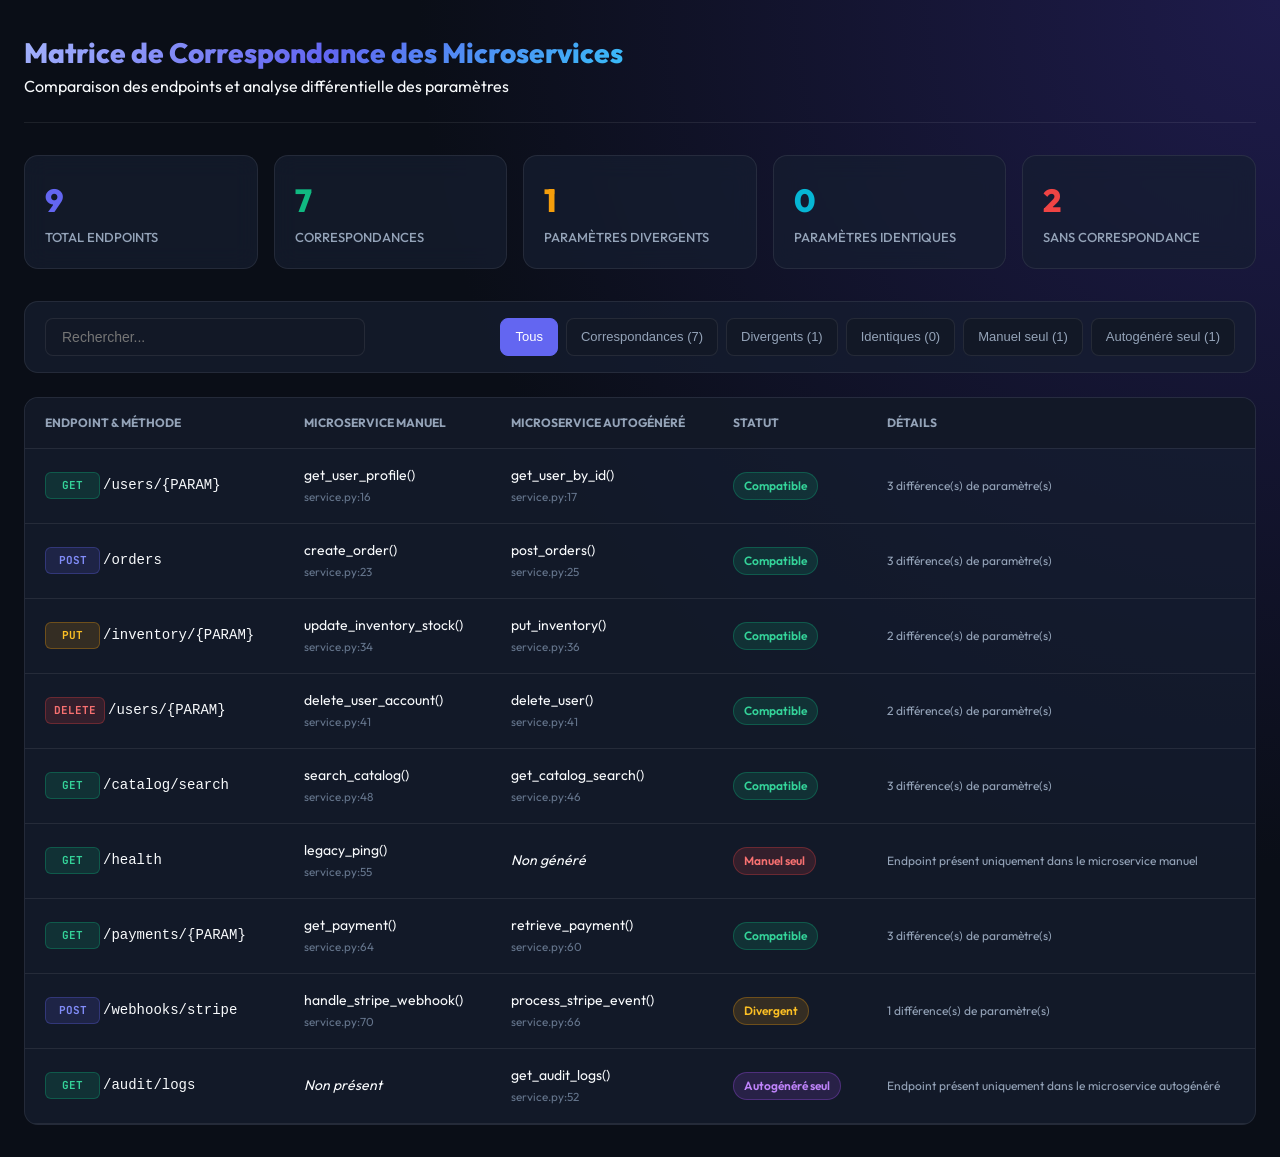
==== rapport_correspondance.html @ 0f46b581 "fix" ====
<!DOCTYPE html>
<html lang="fr">
<head>
    <meta charset="UTF-8">
    <meta name="viewport" content="width=device-width, initial-scale=1.0">
    <title>Rapport d'Analyse de Correspondance Microservices</title>
    <link rel="preconnect" href="https://fonts.googleapis.com">
    <link rel="preconnect" href="https://fonts.gstatic.com" crossorigin>
    <link href="https://fonts.googleapis.com/css2?family=Outfit:wght@300;400;500;600;700;800&family=JetBrains+Mono:wght@400;500;600&display=swap" rel="stylesheet">
    <style>
        :root {
            --bg-primary: #0a0e17;
            --bg-secondary: #121826;
            --bg-card: rgba(22, 30, 49, 0.7);
            --bg-card-hover: rgba(28, 38, 62, 0.9);
            --border: rgba(255, 255, 255, 0.08);
            --border-hover: rgba(99, 102, 241, 0.3);
            --text-primary: #f8fafc;
            --text-secondary: #94a3b8;
            --text-muted: #64748b;
            --accent-primary: #6366f1;
            --accent-primary-hover: #4f46e5;
            --font-main: 'Outfit', sans-serif;
            --font-mono: 'JetBrains Mono', monospace;
            --radius-sm: 8px;
            --radius-md: 14px;
        }
        * { box-sizing: border-box; margin: 0; padding: 0; }
        body {
            background: radial-gradient(circle at top right, #1e1b4b 0%, var(--bg-primary) 50%);
            color: var(--text-primary);
            font-family: var(--font-main);
            min-height: 100vh;
            padding: 32px 24px;
            line-height: 1.5;
        }
        .container { max-width: 1440px; margin: 0 auto; }
        header {
            display: flex; justify-content: space-between; align-items: center;
            margin-bottom: 32px; padding-bottom: 24px; border-bottom: 1px solid var(--border);
        }
        .logo-title h1 {
            font-size: 28px; font-weight: 800;
            background: linear-gradient(135deg, #a5b4fc, #6366f1, #38bdf8);
            -webkit-background-clip: text; -webkit-text-fill-color: transparent;
        }
        .stats-grid { display: grid; grid-template-columns: repeat(auto-fit, minmax(220px, 1fr)); gap: 16px; margin-bottom: 32px; }
        .stat-card { background: var(--bg-card); backdrop-filter: blur(12px); border: 1px solid var(--border); border-radius: var(--radius-md); padding: 20px; }
        .stat-value { font-size: 32px; font-weight: 800; margin-bottom: 4px; }
        .stat-label { color: var(--text-secondary); font-size: 13px; text-transform: uppercase; font-weight: 500; }
        .filters-toolbar { display: flex; flex-wrap: wrap; gap: 12px; justify-content: space-between; background: var(--bg-card); border: 1px solid var(--border); border-radius: var(--radius-md); padding: 16px 20px; margin-bottom: 24px; }
        .search-box input { background: var(--bg-secondary); border: 1px solid var(--border); color: var(--text-primary); padding: 10px 16px; border-radius: var(--radius-sm); font-size: 14px; width: 320px; outline: none; }
        .filter-buttons { display: flex; gap: 8px; flex-wrap: wrap; }
        .filter-btn { background: var(--bg-secondary); border: 1px solid var(--border); color: var(--text-secondary); padding: 8px 14px; border-radius: var(--radius-sm); font-size: 13px; cursor: pointer; }
        .filter-btn.active { background: var(--accent-primary); color: white; border-color: var(--accent-primary); }
        .matrix-table-container { background: var(--bg-card); border: 1px solid var(--border); border-radius: var(--radius-md); overflow: hidden; }
        table { width: 100%; border-collapse: collapse; font-size: 14px; text-align: left; }
        th { background: rgba(18, 24, 38, 0.85); padding: 16px 20px; font-size: 12px; text-transform: uppercase; color: var(--text-secondary); border-bottom: 1px solid var(--border); }
        td { padding: 16px 20px; border-bottom: 1px solid var(--border); }
        .badge-method { display: inline-block; font-family: var(--font-mono); font-size: 11px; font-weight: 700; padding: 4px 8px; border-radius: 6px; text-align: center; min-width: 55px; }
        .badge-method.GET { background: rgba(16, 185, 129, 0.15); color: #34d399; border: 1px solid rgba(16, 185, 129, 0.3); }
        .badge-method.POST { background: rgba(99, 102, 241, 0.15); color: #818cf8; border: 1px solid rgba(99, 102, 241, 0.3); }
        .badge-method.PUT { background: rgba(245, 158, 11, 0.15); color: #fbbf24; border: 1px solid rgba(245, 158, 11, 0.3); }
        .badge-method.DELETE { background: rgba(239, 68, 68, 0.15); color: #f87171; border: 1px solid rgba(239, 68, 68, 0.3); }
        .badge-method.PATCH { background: rgba(139, 92, 246, 0.15); color: #a78bfa; border: 1px solid rgba(139, 92, 246, 0.3); }
        .status-pill { padding: 4px 10px; border-radius: 20px; font-size: 12px; font-weight: 600; display: inline-block; }
        .status-pill.MATCHED { background: rgba(16, 185, 129, 0.15); color: #34d399; border: 1px solid rgba(16, 185, 129, 0.3); }
        .status-pill.DIVERGENT { background: rgba(245, 158, 11, 0.15); color: #fbbf24; border: 1px solid rgba(245, 158, 11, 0.3); }
        .status-pill.IDENTICAL { background: rgba(6, 182, 212, 0.15); color: #22d3ee; border: 1px solid rgba(6, 182, 212, 0.3); }
        .status-pill.MANUAL_ONLY { background: rgba(239, 68, 68, 0.15); color: #f87171; border: 1px solid rgba(239, 68, 68, 0.3); }
        .status-pill.AUTOGEN_ONLY { background: rgba(168, 85, 247, 0.15); color: #c084fc; border: 1px solid rgba(168, 85, 247, 0.3); }
    </style>
</head>
<body>
    <div class="container">
        <header>
            <div class="logo-title">
                <h1>Matrice de Correspondance des Microservices</h1>
                <p>Comparaison des endpoints et analyse différentielle des paramètres</p>
            </div>
        </header>

        <section class="stats-grid">
            <div class="stat-card">
                <div class="stat-value" style="color: #6366f1;">9</div>
                <div class="stat-label">Total Endpoints</div>
            </div>
            <div class="stat-card">
                <div class="stat-value" style="color: #10b981;">7</div>
                <div class="stat-label">Correspondances</div>
            </div>
            <div class="stat-card">
                <div class="stat-value" style="color: #f59e0b;">1</div>
                <div class="stat-label">Paramètres Divergents</div>
            </div>
            <div class="stat-card">
                <div class="stat-value" style="color: #06b6d4;">0</div>
                <div class="stat-label">Paramètres Identiques</div>
            </div>
            <div class="stat-card">
                <div class="stat-value" style="color: #ef4444;">2</div>
                <div class="stat-label">Sans Correspondance</div>
            </div>
        </section>

        <div class="filters-toolbar">
            <div class="search-box">
                <input type="text" id="searchInput" placeholder="Rechercher..." oninput="filterTable()">
            </div>
            <div class="filter-buttons">
                <button class="filter-btn active" onclick="setFilter('ALL', this)">Tous</button>
                <button class="filter-btn" onclick="setFilter('MATCHED', this)">Correspondances (7)</button>
                <button class="filter-btn" onclick="setFilter('DIVERGENT', this)">Divergents (1)</button>
                <button class="filter-btn" onclick="setFilter('IDENTICAL', this)">Identiques (0)</button>
                <button class="filter-btn" onclick="setFilter('MANUAL_ONLY', this)">Manuel seul (1)</button>
                <button class="filter-btn" onclick="setFilter('AUTOGEN_ONLY', this)">Autogénéré seul (1)</button>
            </div>
        </div>

        <div class="matrix-table-container">
            <table>
                <thead>
                    <tr>
                        <th>Endpoint & Méthode</th>
                        <th>Microservice Manuel</th>
                        <th>Microservice Autogénéré</th>
                        <th>Statut</th>
                        <th>Détails</th>
                    </tr>
                </thead>
                <tbody id="matrixBody"></tbody>
            </table>
        </div>
    </div>

    <script>
        const reportData = {"manual_service_path": "samples/manual_service", "autogen_service_path": "samples/autogen_service", "manual_endpoints_count": 8, "autogen_endpoints_count": 8, "matched_count": 7, "manual_only_count": 1, "autogen_only_count": 1, "divergent_count": 1, "identical_count": 0, "compatible_count": 6, "matches": [{"id": "match_1", "http_method": "GET", "normalized_endpoint": "/users/{PARAM}", "raw_endpoint_manual": "https://internal-api.service.local/api/v1/users/{user_id}", "raw_endpoint_autogen": "/users/{id}", "status": "MATCHED", "param_status": "COMPATIBLE", "manual_call": {"function_name": "get_user_profile", "file_path": "service.py", "line_number": 16, "end_line_number": 21, "kind": "client_call", "http_method": "GET", "raw_endpoint": "https://internal-api.service.local/api/v1/users/{user_id}", "normalized_endpoint": "/users/{PARAM}", "function_params": [{"name": "user_id", "type_annotation": "int", "default_value": null, "required": true, "kind": "arg", "description": null}, {"name": "include_billing", "type_annotation": "bool", "default_value": "False", "required": false, "kind": "arg", "description": null}], "path_params": ["user_id"], "query_params": ["include_billing"], "body_params": [], "headers": [], "code_snippet": "    def get_user_profile(self, user_id: int, include_billing: bool = False) -> Dict[str, Any]:\n        \"\"\"Fetch user profile with optional billing details.\"\"\"\n        url = f\"{BASE_URL}/users/{user_id}\"\n        params = {\"include_billing\": include_billing}\n        response = requests.get(url, headers=self.headers, params=params)\n        return response.json()", "docstring": "Fetch user profile with optional billing details."}, "autogen_call": {"function_name": "get_user_by_id", "file_path": "service.py", "line_number": 17, "end_line_number": 23, "kind": "client_call", "http_method": "GET", "raw_endpoint": "/users/{id}", "normalized_endpoint": "/users/{PARAM}", "function_params": [{"name": "id", "type_annotation": "str", "default_value": null, "required": true, "kind": "arg", "description": null}, {"name": "expand", "type_annotation": "Optional[List[str]]", "default_value": "None", "required": false, "kind": "arg", "description": null}], "path_params": ["id"], "query_params": [], "body_params": [], "headers": [], "code_snippet": "    def get_user_by_id(self, id: str, expand: Optional[List[str]] = None) -> Dict[str, Any]:\n        \"\"\"Auto-generated operation: getUserById\"\"\"\n        params = {}\n        if expand:\n            params[\"expand\"] = \",\".join(expand)\n        response = self._client.request(\"GET\", f\"/users/{id}\", params=params)\n        return response.json()", "docstring": "Auto-generated operation: getUserById"}, "param_diffs": [{"name": "user_id ➔ id", "status": "renamed_candidate", "manual_param": {"name": "user_id", "type_annotation": "int", "default_value": null, "required": true, "kind": "arg", "description": null}, "autogen_param": {"name": "id", "type_annotation": "str", "default_value": null, "required": true, "kind": "arg", "description": null}, "details": "Renommé (user_id dans manuel, id dans autogénéré). Différence de type: 'int' vs 'str'"}, {"name": "include_billing", "status": "manual_only", "manual_param": {"name": "include_billing", "type_annotation": "bool", "default_value": "False", "required": false, "kind": "arg", "description": null}, "autogen_param": null, "details": "Uniquement dans le code manuel (Optionnel)"}, {"name": "expand", "status": "autogen_only", "manual_param": null, "autogen_param": {"name": "expand", "type_annotation": "Optional[List[str]]", "default_value": "None", "required": false, "kind": "arg", "description": null}, "details": "Uniquement dans le code autogénéré (Optionnel)"}], "summary": "3 différence(s) de paramètre(s)"}, {"id": "match_2", "http_method": "POST", "normalized_endpoint": "/orders", "raw_endpoint_manual": "https://internal-api.service.local/api/v1/orders", "raw_endpoint_autogen": "/orders", "status": "MATCHED", "param_status": "COMPATIBLE", "manual_call": {"function_name": "create_order", "file_path": "service.py", "line_number": 23, "end_line_number": 32, "kind": "client_call", "http_method": "POST", "raw_endpoint": "https://internal-api.service.local/api/v1/orders", "normalized_endpoint": "/orders", "function_params": [{"name": "customer_id", "type_annotation": "int", "default_value": null, "required": true, "kind": "arg", "description": null}, {"name": "items", "type_annotation": "List[Dict[str, Any]]", "default_value": null, "required": true, "kind": "arg", "description": null}, {"name": "discount_code", "type_annotation": "Optional[str]", "default_value": "None", "required": false, "kind": "arg", "description": null}], "path_params": [], "query_params": [], "body_params": ["customer_id", "items", "discount_code"], "headers": [], "code_snippet": "    def create_order(self, customer_id: int, items: List[Dict[str, Any]], discount_code: Optional[str] = None) -> Dict[str, Any]:\n        \"\"\"Place a customer order with items and optional promo code.\"\"\"\n        url = f\"{BASE_URL}/orders\"\n        payload = {\n            \"customer_id\": customer_id,\n            \"items\": items,\n            \"discount_code\": discount_code\n        }\n        response = requests.post(url, headers=self.headers, json=payload)\n        return response.json()", "docstring": "Place a customer order with items and optional promo code."}, "autogen_call": {"function_name": "post_orders", "file_path": "service.py", "line_number": 25, "end_line_number": 34, "kind": "client_call", "http_method": "POST", "raw_endpoint": "/orders", "normalized_endpoint": "/orders", "function_params": [{"name": "customer_id", "type_annotation": "int", "default_value": null, "required": true, "kind": "arg", "description": null}, {"name": "items", "type_annotation": "List[Dict[str, Any]]", "default_value": null, "required": true, "kind": "arg", "description": null}, {"name": "voucher", "type_annotation": "Optional[str]", "default_value": "None", "required": false, "kind": "arg", "description": null}, {"name": "currency", "type_annotation": "str", "default_value": "'EUR'", "required": false, "kind": "arg", "description": null}], "path_params": [], "query_params": [], "body_params": ["customer_id", "items", "voucher", "currency"], "headers": [], "code_snippet": "    def post_orders(self, customer_id: int, items: List[Dict[str, Any]], voucher: Optional[str] = None, currency: str = \"EUR\") -> Dict[str, Any]:\n        \"\"\"Auto-generated operation: postOrders\"\"\"\n        payload = {\n            \"customer_id\": customer_id,\n            \"items\": items,\n            \"voucher\": voucher,\n            \"currency\": currency\n        }\n        response = self._client.request(\"POST\", \"/orders\", json=payload)\n        return response.json()", "docstring": "Auto-generated operation: postOrders"}, "param_diffs": [{"name": "customer_id", "status": "identical", "manual_param": {"name": "customer_id", "type_annotation": "int", "default_value": null, "required": true, "kind": "arg", "description": null}, "autogen_param": {"name": "customer_id", "type_annotation": "int", "default_value": null, "required": true, "kind": "arg", "description": null}, "details": "Paramètre identique (int)"}, {"name": "items", "status": "identical", "manual_param": {"name": "items", "type_annotation": "List[Dict[str, Any]]", "default_value": null, "required": true, "kind": "arg", "description": null}, "autogen_param": {"name": "items", "type_annotation": "List[Dict[str, Any]]", "default_value": null, "required": true, "kind": "arg", "description": null}, "details": "Paramètre identique (List[Dict[str, Any]])"}, {"name": "discount_code", "status": "manual_only", "manual_param": {"name": "discount_code", "type_annotation": "Optional[str]", "default_value": "None", "required": false, "kind": "arg", "description": null}, "autogen_param": null, "details": "Uniquement dans le code manuel (Optionnel)"}, {"name": "voucher", "status": "autogen_only", "manual_param": null, "autogen_param": {"name": "voucher", "type_annotation": "Optional[str]", "default_value": "None", "required": false, "kind": "arg", "description": null}, "details": "Uniquement dans le code autogénéré (Optionnel)"}, {"name": "currency", "status": "autogen_only", "manual_param": null, "autogen_param": {"name": "currency", "type_annotation": "str", "default_value": "'EUR'", "required": false, "kind": "arg", "description": null}, "details": "Uniquement dans le code autogénéré (Optionnel)"}], "summary": "3 différence(s) de paramètre(s)"}, {"id": "match_3", "http_method": "PUT", "normalized_endpoint": "/inventory/{PARAM}", "raw_endpoint_manual": "https://internal-api.service.local/api/v1/inventory/{product_id}", "raw_endpoint_autogen": "/inventory/{product_id}", "status": "MATCHED", "param_status": "COMPATIBLE", "manual_call": {"function_name": "update_inventory_stock", "file_path": "service.py", "line_number": 34, "end_line_number": 39, "kind": "client_call", "http_method": "PUT", "raw_endpoint": "https://internal-api.service.local/api/v1/inventory/{product_id}", "normalized_endpoint": "/inventory/{PARAM}", "function_params": [{"name": "product_id", "type_annotation": "int", "default_value": null, "required": true, "kind": "arg", "description": null}, {"name": "quantity", "type_annotation": "int", "default_value": null, "required": true, "kind": "arg", "description": null}, {"name": "reason", "type_annotation": "str", "default_value": "'restock'", "required": false, "kind": "arg", "description": null}], "path_params": ["product_id"], "query_params": [], "body_params": ["quantity", "reason"], "headers": [], "code_snippet": "    def update_inventory_stock(self, product_id: int, quantity: int, reason: str = \"restock\") -> Dict[str, Any]:\n        \"\"\"Update inventory stock count with tracking reason.\"\"\"\n        url = f\"{BASE_URL}/inventory/{product_id}\"\n        payload = {\"quantity\": quantity, \"reason\": reason}\n        response = requests.put(url, headers=self.headers, json=payload)\n        return response.json()", "docstring": "Update inventory stock count with tracking reason."}, "autogen_call": {"function_name": "put_inventory", "file_path": "service.py", "line_number": 36, "end_line_number": 39, "kind": "client_call", "http_method": "PUT", "raw_endpoint": "/inventory/{product_id}", "normalized_endpoint": "/inventory/{PARAM}", "function_params": [{"name": "product_id", "type_annotation": "int", "default_value": null, "required": true, "kind": "arg", "description": null}, {"name": "qty", "type_annotation": "int", "default_value": null, "required": true, "kind": "arg", "description": null}], "path_params": ["product_id"], "query_params": [], "body_params": ["qty"], "headers": [], "code_snippet": "    def put_inventory(self, product_id: int, qty: int) -> Dict[str, Any]:\n        \"\"\"Auto-generated operation: putInventory\"\"\"\n        response = self._client.request(\"PUT\", f\"/inventory/{product_id}\", json={\"qty\": qty})\n        return response.json()", "docstring": "Auto-generated operation: putInventory"}, "param_diffs": [{"name": "product_id", "status": "identical", "manual_param": {"name": "product_id", "type_annotation": "int", "default_value": null, "required": true, "kind": "arg", "description": null}, "autogen_param": {"name": "product_id", "type_annotation": "int", "default_value": null, "required": true, "kind": "arg", "description": null}, "details": "Paramètre identique (int)"}, {"name": "quantity ➔ qty", "status": "renamed_candidate", "manual_param": {"name": "quantity", "type_annotation": "int", "default_value": null, "required": true, "kind": "arg", "description": null}, "autogen_param": {"name": "qty", "type_annotation": "int", "default_value": null, "required": true, "kind": "arg", "description": null}, "details": "Renommé (quantity dans manuel, qty dans autogénéré). Identique (int)"}, {"name": "reason", "status": "manual_only", "manual_param": {"name": "reason", "type_annotation": "str", "default_value": "'restock'", "required": false, "kind": "arg", "description": null}, "autogen_param": null, "details": "Uniquement dans le code manuel (Optionnel)"}], "summary": "2 différence(s) de paramètre(s)"}, {"id": "match_4", "http_method": "DELETE", "normalized_endpoint": "/users/{PARAM}", "raw_endpoint_manual": "https://internal-api.service.local/api/v1/users/{user_id}", "raw_endpoint_autogen": "/users/{id}", "status": "MATCHED", "param_status": "COMPATIBLE", "manual_call": {"function_name": "delete_user_account", "file_path": "service.py", "line_number": 41, "end_line_number": 46, "kind": "client_call", "http_method": "DELETE", "raw_endpoint": "https://internal-api.service.local/api/v1/users/{user_id}", "normalized_endpoint": "/users/{PARAM}", "function_params": [{"name": "user_id", "type_annotation": "int", "default_value": null, "required": true, "kind": "arg", "description": null}, {"name": "purge_data", "type_annotation": "bool", "default_value": "True", "required": false, "kind": "arg", "description": null}], "path_params": ["user_id"], "query_params": ["purge_data"], "body_params": [], "headers": [], "code_snippet": "    def delete_user_account(self, user_id: int, purge_data: bool = True) -> bool:\n        \"\"\"Delete user account and optionally purge GDPR records.\"\"\"\n        url = f\"{BASE_URL}/users/{user_id}\"\n        params = {\"purge_data\": purge_data}\n        response = requests.delete(url, headers=self.headers, params=params)\n        return response.status_code == 204", "docstring": "Delete user account and optionally purge GDPR records."}, "autogen_call": {"function_name": "delete_user", "file_path": "service.py", "line_number": 41, "end_line_number": 44, "kind": "client_call", "http_method": "DELETE", "raw_endpoint": "/users/{id}", "normalized_endpoint": "/users/{PARAM}", "function_params": [{"name": "id", "type_annotation": "int", "default_value": null, "required": true, "kind": "arg", "description": null}], "path_params": ["id"], "query_params": [], "body_params": [], "headers": [], "code_snippet": "    def delete_user(self, id: int) -> bool:\n        \"\"\"Auto-generated operation: deleteUser\"\"\"\n        response = self._client.request(\"DELETE\", f\"/users/{id}\")\n        return response.status_code == 204", "docstring": "Auto-generated operation: deleteUser"}, "param_diffs": [{"name": "user_id ➔ id", "status": "renamed_candidate", "manual_param": {"name": "user_id", "type_annotation": "int", "default_value": null, "required": true, "kind": "arg", "description": null}, "autogen_param": {"name": "id", "type_annotation": "int", "default_value": null, "required": true, "kind": "arg", "description": null}, "details": "Renommé (user_id dans manuel, id dans autogénéré). Identique (int)"}, {"name": "purge_data", "status": "manual_only", "manual_param": {"name": "purge_data", "type_annotation": "bool", "default_value": "True", "required": false, "kind": "arg", "description": null}, "autogen_param": null, "details": "Uniquement dans le code manuel (Optionnel)"}], "summary": "2 différence(s) de paramètre(s)"}, {"id": "match_5", "http_method": "GET", "normalized_endpoint": "/catalog/search", "raw_endpoint_manual": "https://internal-api.service.local/api/v1/catalog/search", "raw_endpoint_autogen": "/catalog/search", "status": "MATCHED", "param_status": "COMPATIBLE", "manual_call": {"function_name": "search_catalog", "file_path": "service.py", "line_number": 48, "end_line_number": 53, "kind": "client_call", "http_method": "GET", "raw_endpoint": "https://internal-api.service.local/api/v1/catalog/search", "normalized_endpoint": "/catalog/search", "function_params": [{"name": "query", "type_annotation": "str", "default_value": null, "required": true, "kind": "arg", "description": null}, {"name": "page", "type_annotation": "int", "default_value": "1", "required": false, "kind": "arg", "description": null}, {"name": "page_size", "type_annotation": "int", "default_value": "20", "required": false, "kind": "arg", "description": null}], "path_params": [], "query_params": ["query", "page", "page_size"], "body_params": [], "headers": [], "code_snippet": "    def search_catalog(self, query: str, page: int = 1, page_size: int = 20) -> List[Dict[str, Any]]:\n        \"\"\"Search products catalog with pagination.\"\"\"\n        url = f\"{BASE_URL}/catalog/search\"\n        params = {\"query\": query, \"page\": page, \"page_size\": page_size}\n        response = requests.get(url, headers=self.headers, params=params)\n        return response.json()", "docstring": "Search products catalog with pagination."}, "autogen_call": {"function_name": "get_catalog_search", "file_path": "service.py", "line_number": 46, "end_line_number": 50, "kind": "client_call", "http_method": "GET", "raw_endpoint": "/catalog/search", "normalized_endpoint": "/catalog/search", "function_params": [{"name": "q", "type_annotation": "str", "default_value": null, "required": true, "kind": "arg", "description": null}, {"name": "limit", "type_annotation": "int", "default_value": "25", "required": false, "kind": "arg", "description": null}, {"name": "offset", "type_annotation": "int", "default_value": "0", "required": false, "kind": "arg", "description": null}], "path_params": [], "query_params": ["q", "limit", "offset"], "body_params": [], "headers": [], "code_snippet": "    def get_catalog_search(self, q: str, limit: int = 25, offset: int = 0) -> List[Dict[str, Any]]:\n        \"\"\"Auto-generated operation: getCatalogSearch\"\"\"\n        params = {\"q\": q, \"limit\": limit, \"offset\": offset}\n        response = self._client.request(\"GET\", \"/catalog/search\", params=params)\n        return response.json()", "docstring": "Auto-generated operation: getCatalogSearch"}, "param_diffs": [{"name": "query ➔ q", "status": "renamed_candidate", "manual_param": {"name": "query", "type_annotation": "str", "default_value": null, "required": true, "kind": "arg", "description": null}, "autogen_param": {"name": "q", "type_annotation": "str", "default_value": null, "required": true, "kind": "arg", "description": null}, "details": "Renommé (query dans manuel, q dans autogénéré). Identique (str)"}, {"name": "page ➔ offset", "status": "renamed_candidate", "manual_param": {"name": "page", "type_annotation": "int", "default_value": "1", "required": false, "kind": "arg", "description": null}, "autogen_param": {"name": "offset", "type_annotation": "int", "default_value": "0", "required": false, "kind": "arg", "description": null}, "details": "Renommé (page dans manuel, offset dans autogénéré). Identique (int)"}, {"name": "page_size ➔ limit", "status": "renamed_candidate", "manual_param": {"name": "page_size", "type_annotation": "int", "default_value": "20", "required": false, "kind": "arg", "description": null}, "autogen_param": {"name": "limit", "type_annotation": "int", "default_value": "25", "required": false, "kind": "arg", "description": null}, "details": "Renommé (page_size dans manuel, limit dans autogénéré). Identique (int)"}], "summary": "3 différence(s) de paramètre(s)"}, {"id": "match_6", "http_method": "GET", "normalized_endpoint": "/health", "raw_endpoint_manual": "https://internal-api.service.local/api/v1/health", "raw_endpoint_autogen": null, "status": "MANUAL_ONLY", "param_status": "N/A", "manual_call": {"function_name": "legacy_ping", "file_path": "service.py", "line_number": 55, "end_line_number": 59, "kind": "client_call", "http_method": "GET", "raw_endpoint": "https://internal-api.service.local/api/v1/health", "normalized_endpoint": "/health", "function_params": [], "path_params": [], "query_params": [], "body_params": [], "headers": [], "code_snippet": "    def legacy_ping(self) -> Dict[str, str]:\n        \"\"\"Old healthcheck endpoint - only in manual microservice.\"\"\"\n        url = f\"{BASE_URL}/health\"\n        response = requests.get(url, headers=self.headers)\n        return response.json()", "docstring": "Old healthcheck endpoint - only in manual microservice."}, "autogen_call": null, "param_diffs": [], "summary": "Endpoint présent uniquement dans le microservice manuel"}, {"id": "match_7", "http_method": "GET", "normalized_endpoint": "/payments/{PARAM}", "raw_endpoint_manual": "/api/v1/payments/{payment_id}", "raw_endpoint_autogen": "/payments/{id}", "status": "MATCHED", "param_status": "COMPATIBLE", "manual_call": {"function_name": "get_payment", "file_path": "service.py", "line_number": 64, "end_line_number": 66, "kind": "server_route", "http_method": "GET", "raw_endpoint": "/api/v1/payments/{payment_id}", "normalized_endpoint": "/payments/{PARAM}", "function_params": [{"name": "payment_id", "type_annotation": "str", "default_value": null, "required": true, "kind": "path", "description": null}, {"name": "detailed", "type_annotation": "bool", "default_value": "False", "required": false, "kind": "query", "description": null}], "path_params": ["payment_id"], "query_params": ["detailed"], "body_params": [], "headers": [], "code_snippet": "def get_payment(payment_id: str, detailed: bool = False) -> Dict[str, Any]:\n    \"\"\"Retrieve payment details.\"\"\"\n    return {\"payment_id\": payment_id, \"detailed\": detailed, \"status\": \"completed\"}", "docstring": "Retrieve payment details."}, "autogen_call": {"function_name": "retrieve_payment", "file_path": "service.py", "line_number": 60, "end_line_number": 62, "kind": "server_route", "http_method": "GET", "raw_endpoint": "/payments/{id}", "normalized_endpoint": "/payments/{PARAM}", "function_params": [{"name": "id", "type_annotation": "str", "default_value": null, "required": true, "kind": "path", "description": null}, {"name": "include_meta", "type_annotation": "Optional[bool]", "default_value": "None", "required": false, "kind": "query", "description": null}], "path_params": ["id"], "query_params": ["include_meta"], "body_params": [], "headers": [], "code_snippet": "def retrieve_payment(id: str, include_meta: Optional[bool] = None) -> Dict[str, Any]:\n    \"\"\"Auto-generated route handler for payment retrieval.\"\"\"\n    return {\"id\": id, \"include_meta\": include_meta}", "docstring": "Auto-generated route handler for payment retrieval."}, "param_diffs": [{"name": "payment_id ➔ id", "status": "renamed_candidate", "manual_param": {"name": "payment_id", "type_annotation": "str", "default_value": null, "required": true, "kind": "path", "description": null}, "autogen_param": {"name": "id", "type_annotation": "str", "default_value": null, "required": true, "kind": "path", "description": null}, "details": "Renommé (payment_id dans manuel, id dans autogénéré). Identique (str)"}, {"name": "detailed", "status": "manual_only", "manual_param": {"name": "detailed", "type_annotation": "bool", "default_value": "False", "required": false, "kind": "query", "description": null}, "autogen_param": null, "details": "Uniquement dans le code manuel (Optionnel)"}, {"name": "include_meta", "status": "autogen_only", "manual_param": null, "autogen_param": {"name": "include_meta", "type_annotation": "Optional[bool]", "default_value": "None", "required": false, "kind": "query", "description": null}, "details": "Uniquement dans le code autogénéré (Optionnel)"}], "summary": "3 différence(s) de paramètre(s)"}, {"id": "match_8", "http_method": "POST", "normalized_endpoint": "/webhooks/stripe", "raw_endpoint_manual": "/api/v1/webhooks/stripe", "raw_endpoint_autogen": "/webhooks/stripe", "status": "MATCHED", "param_status": "DIVERGENT", "manual_call": {"function_name": "handle_stripe_webhook", "file_path": "service.py", "line_number": 70, "end_line_number": 72, "kind": "server_route", "http_method": "POST", "raw_endpoint": "/api/v1/webhooks/stripe", "normalized_endpoint": "/webhooks/stripe", "function_params": [{"name": "event_type", "type_annotation": "str", "default_value": null, "required": true, "kind": "query", "description": null}, {"name": "payload", "type_annotation": "Dict[str, Any]", "default_value": null, "required": true, "kind": "query", "description": null}], "path_params": [], "query_params": ["event_type", "payload"], "body_params": [], "headers": [], "code_snippet": "def handle_stripe_webhook(event_type: str, payload: Dict[str, Any]) -> Dict[str, str]:\n    \"\"\"Process incoming stripe payment webhook.\"\"\"\n    return {\"status\": \"accepted\", \"event\": event_type}", "docstring": "Process incoming stripe payment webhook."}, "autogen_call": {"function_name": "process_stripe_event", "file_path": "service.py", "line_number": 66, "end_line_number": 68, "kind": "server_route", "http_method": "POST", "raw_endpoint": "/webhooks/stripe", "normalized_endpoint": "/webhooks/stripe", "function_params": [{"name": "payload", "type_annotation": "Dict[str, Any]", "default_value": null, "required": true, "kind": "query", "description": null}], "path_params": [], "query_params": ["payload"], "body_params": [], "headers": [], "code_snippet": "def process_stripe_event(payload: Dict[str, Any]) -> Dict[str, str]:\n    \"\"\"Auto-generated webhook handler.\"\"\"\n    return {\"received\": True}", "docstring": "Auto-generated webhook handler."}, "param_diffs": [{"name": "event_type", "status": "manual_only", "manual_param": {"name": "event_type", "type_annotation": "str", "default_value": null, "required": true, "kind": "query", "description": null}, "autogen_param": null, "details": "Uniquement dans le code manuel (Requis)"}, {"name": "payload", "status": "identical", "manual_param": {"name": "payload", "type_annotation": "Dict[str, Any]", "default_value": null, "required": true, "kind": "query", "description": null}, "autogen_param": {"name": "payload", "type_annotation": "Dict[str, Any]", "default_value": null, "required": true, "kind": "query", "description": null}, "details": "Paramètre identique (Dict[str, Any])"}], "summary": "1 différence(s) de paramètre(s)"}, {"id": "match_9", "http_method": "GET", "normalized_endpoint": "/audit/logs", "raw_endpoint_manual": null, "raw_endpoint_autogen": "/audit/logs", "status": "AUTOGEN_ONLY", "param_status": "N/A", "manual_call": null, "autogen_call": {"function_name": "get_audit_logs", "file_path": "service.py", "line_number": 52, "end_line_number": 55, "kind": "client_call", "http_method": "GET", "raw_endpoint": "/audit/logs", "normalized_endpoint": "/audit/logs", "function_params": [{"name": "start_date", "type_annotation": "str", "default_value": null, "required": true, "kind": "arg", "description": null}], "path_params": [], "query_params": ["start_date"], "body_params": [], "headers": [], "code_snippet": "    def get_audit_logs(self, start_date: str) -> List[Dict[str, Any]]:\n        \"\"\"Auto-generated operation: getAuditLogs - only in autogen microservice.\"\"\"\n        response = self._client.request(\"GET\", \"/audit/logs\", params={\"start_date\": start_date})\n        return response.json()", "docstring": "Auto-generated operation: getAuditLogs - only in autogen microservice."}, "param_diffs": [{"name": "start_date", "status": "autogen_only", "manual_param": null, "autogen_param": {"name": "start_date", "type_annotation": "str", "default_value": null, "required": true, "kind": "arg", "description": null}, "details": "Paramètre du code autogénéré (str)"}], "summary": "Endpoint présent uniquement dans le microservice autogénéré"}]};
        let currentFilter = 'ALL';

        function renderTable() {
            const tbody = document.getElementById('matrixBody');
            const search = document.getElementById('searchInput').value.toLowerCase();
            tbody.innerHTML = '';

            const filtered = reportData.matches.filter(m => {
                if (currentFilter === 'MATCHED' && m.status !== 'MATCHED') return false;
                if (currentFilter === 'DIVERGENT' && !(m.status === 'MATCHED' && m.param_status === 'DIVERGENT')) return false;
                if (currentFilter === 'IDENTICAL' && !(m.status === 'MATCHED' && m.param_status === 'IDENTICAL')) return false;
                if (currentFilter === 'MANUAL_ONLY' && m.status !== 'MANUAL_ONLY') return false;
                if (currentFilter === 'AUTOGEN_ONLY' && m.status !== 'AUTOGEN_ONLY') return false;

                if (search) {
                    const mFunc = m.manual_call ? m.manual_call.function_name.toLowerCase() : '';
                    const aFunc = m.autogen_call ? m.autogen_call.function_name.toLowerCase() : '';
                    const ep = m.normalized_endpoint.toLowerCase();
                    return mFunc.includes(search) || aFunc.includes(search) || ep.includes(search);
                }
                return true;
            });

            filtered.forEach(m => {
                const tr = document.createElement('tr');
                const mFunc = m.manual_call ? `${m.manual_call.function_name}() <br><small style="color:#64748b">${m.manual_call.file_path}:${m.manual_call.line_number}</small>` : '<em>Non présent</em>';
                const aFunc = m.autogen_call ? `${m.autogen_call.function_name}() <br><small style="color:#64748b">${m.autogen_call.file_path}:${m.autogen_call.line_number}</small>` : '<em>Non généré</em>';

                let statusBadge = '';
                if (m.status === 'MATCHED') {
                    statusBadge = m.param_status === 'IDENTICAL' ? '<span class="status-pill IDENTICAL">Identique</span>' : (m.param_status === 'COMPATIBLE' ? '<span class="status-pill MATCHED">Compatible</span>' : '<span class="status-pill DIVERGENT">Divergent</span>');
                } else {
                    statusBadge = m.status === 'MANUAL_ONLY' ? '<span class="status-pill MANUAL_ONLY">Manuel seul</span>' : '<span class="status-pill AUTOGEN_ONLY">Autogénéré seul</span>';
                }

                tr.innerHTML = `
                    <td><span class="badge-method ${m.http_method}">${m.http_method}</span> <code>${m.normalized_endpoint}</code></td>
                    <td>${mFunc}</td>
                    <td>${aFunc}</td>
                    <td>${statusBadge}</td>
                    <td style="font-size:12px; color:#94a3b8">${m.summary}</td>
                `;
                tbody.appendChild(tr);
            });
        }

        function setFilter(filter, btn) {
            currentFilter = filter;
            document.querySelectorAll('.filter-btn').forEach(b => b.classList.remove('active'));
            btn.classList.add('active');
            renderTable();
        }

        function filterTable() { renderTable(); }
        renderTable();
    </script>
</body>
</html>
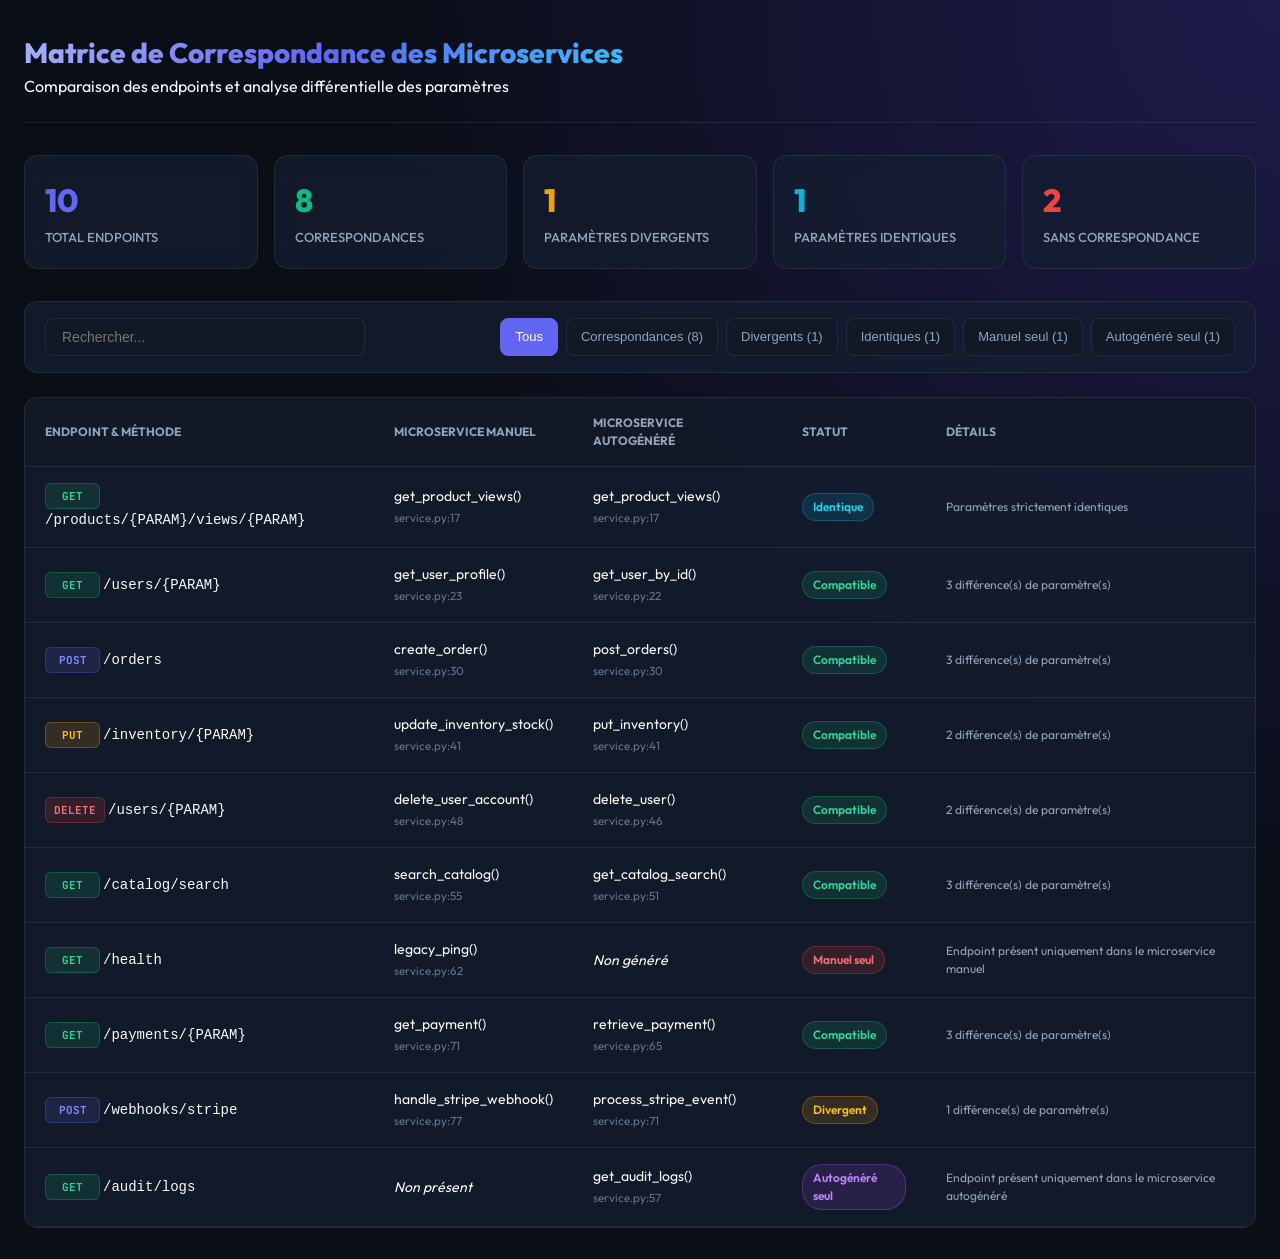
==== commit a28eef33: "upgrade analyse" ====
--- a/rapport_correspondance.html
+++ b/rapport_correspondance.html
@@ -82,11 +82,11 @@
 
         <section class="stats-grid">
             <div class="stat-card">
-                <div class="stat-value" style="color: #6366f1;">9</div>
+                <div class="stat-value" style="color: #6366f1;">10</div>
                 <div class="stat-label">Total Endpoints</div>
             </div>
             <div class="stat-card">
-                <div class="stat-value" style="color: #10b981;">7</div>
+                <div class="stat-value" style="color: #10b981;">8</div>
                 <div class="stat-label">Correspondances</div>
             </div>
             <div class="stat-card">
@@ -94,7 +94,7 @@
                 <div class="stat-label">Paramètres Divergents</div>
             </div>
             <div class="stat-card">
-                <div class="stat-value" style="color: #06b6d4;">0</div>
+                <div class="stat-value" style="color: #06b6d4;">1</div>
                 <div class="stat-label">Paramètres Identiques</div>
             </div>
             <div class="stat-card">
@@ -109,9 +109,9 @@
             </div>
             <div class="filter-buttons">
                 <button class="filter-btn active" onclick="setFilter('ALL', this)">Tous</button>
-                <button class="filter-btn" onclick="setFilter('MATCHED', this)">Correspondances (7)</button>
+                <button class="filter-btn" onclick="setFilter('MATCHED', this)">Correspondances (8)</button>
                 <button class="filter-btn" onclick="setFilter('DIVERGENT', this)">Divergents (1)</button>
-                <button class="filter-btn" onclick="setFilter('IDENTICAL', this)">Identiques (0)</button>
+                <button class="filter-btn" onclick="setFilter('IDENTICAL', this)">Identiques (1)</button>
                 <button class="filter-btn" onclick="setFilter('MANUAL_ONLY', this)">Manuel seul (1)</button>
                 <button class="filter-btn" onclick="setFilter('AUTOGEN_ONLY', this)">Autogénéré seul (1)</button>
             </div>
@@ -134,7 +134,7 @@
     </div>
 
     <script>
-        const reportData = {"manual_service_path": "samples/manual_service", "autogen_service_path": "samples/autogen_service", "manual_endpoints_count": 8, "autogen_endpoints_count": 8, "matched_count": 7, "manual_only_count": 1, "autogen_only_count": 1, "divergent_count": 1, "identical_count": 0, "compatible_count": 6, "matches": [{"id": "match_1", "http_method": "GET", "normalized_endpoint": "/users/{PARAM}", "raw_endpoint_manual": "https://internal-api.service.local/api/v1/users/{user_id}", "raw_endpoint_autogen": "/users/{id}", "status": "MATCHED", "param_status": "COMPATIBLE", "manual_call": {"function_name": "get_user_profile", "file_path": "service.py", "line_number": 16, "end_line_number": 21, "kind": "client_call", "http_method": "GET", "raw_endpoint": "https://internal-api.service.local/api/v1/users/{user_id}", "normalized_endpoint": "/users/{PARAM}", "function_params": [{"name": "user_id", "type_annotation": "int", "default_value": null, "required": true, "kind": "arg", "description": null}, {"name": "include_billing", "type_annotation": "bool", "default_value": "False", "required": false, "kind": "arg", "description": null}], "path_params": ["user_id"], "query_params": ["include_billing"], "body_params": [], "headers": [], "code_snippet": "    def get_user_profile(self, user_id: int, include_billing: bool = False) -> Dict[str, Any]:\n        \"\"\"Fetch user profile with optional billing details.\"\"\"\n        url = f\"{BASE_URL}/users/{user_id}\"\n        params = {\"include_billing\": include_billing}\n        response = requests.get(url, headers=self.headers, params=params)\n        return response.json()", "docstring": "Fetch user profile with optional billing details."}, "autogen_call": {"function_name": "get_user_by_id", "file_path": "service.py", "line_number": 17, "end_line_number": 23, "kind": "client_call", "http_method": "GET", "raw_endpoint": "/users/{id}", "normalized_endpoint": "/users/{PARAM}", "function_params": [{"name": "id", "type_annotation": "str", "default_value": null, "required": true, "kind": "arg", "description": null}, {"name": "expand", "type_annotation": "Optional[List[str]]", "default_value": "None", "required": false, "kind": "arg", "description": null}], "path_params": ["id"], "query_params": [], "body_params": [], "headers": [], "code_snippet": "    def get_user_by_id(self, id: str, expand: Optional[List[str]] = None) -> Dict[str, Any]:\n        \"\"\"Auto-generated operation: getUserById\"\"\"\n        params = {}\n        if expand:\n            params[\"expand\"] = \",\".join(expand)\n        response = self._client.request(\"GET\", f\"/users/{id}\", params=params)\n        return response.json()", "docstring": "Auto-generated operation: getUserById"}, "param_diffs": [{"name": "user_id ➔ id", "status": "renamed_candidate", "manual_param": {"name": "user_id", "type_annotation": "int", "default_value": null, "required": true, "kind": "arg", "description": null}, "autogen_param": {"name": "id", "type_annotation": "str", "default_value": null, "required": true, "kind": "arg", "description": null}, "details": "Renommé (user_id dans manuel, id dans autogénéré). Différence de type: 'int' vs 'str'"}, {"name": "include_billing", "status": "manual_only", "manual_param": {"name": "include_billing", "type_annotation": "bool", "default_value": "False", "required": false, "kind": "arg", "description": null}, "autogen_param": null, "details": "Uniquement dans le code manuel (Optionnel)"}, {"name": "expand", "status": "autogen_only", "manual_param": null, "autogen_param": {"name": "expand", "type_annotation": "Optional[List[str]]", "default_value": "None", "required": false, "kind": "arg", "description": null}, "details": "Uniquement dans le code autogénéré (Optionnel)"}], "summary": "3 différence(s) de paramètre(s)"}, {"id": "match_2", "http_method": "POST", "normalized_endpoint": "/orders", "raw_endpoint_manual": "https://internal-api.service.local/api/v1/orders", "raw_endpoint_autogen": "/orders", "status": "MATCHED", "param_status": "COMPATIBLE", "manual_call": {"function_name": "create_order", "file_path": "service.py", "line_number": 23, "end_line_number": 32, "kind": "client_call", "http_method": "POST", "raw_endpoint": "https://internal-api.service.local/api/v1/orders", "normalized_endpoint": "/orders", "function_params": [{"name": "customer_id", "type_annotation": "int", "default_value": null, "required": true, "kind": "arg", "description": null}, {"name": "items", "type_annotation": "List[Dict[str, Any]]", "default_value": null, "required": true, "kind": "arg", "description": null}, {"name": "discount_code", "type_annotation": "Optional[str]", "default_value": "None", "required": false, "kind": "arg", "description": null}], "path_params": [], "query_params": [], "body_params": ["customer_id", "items", "discount_code"], "headers": [], "code_snippet": "    def create_order(self, customer_id: int, items: List[Dict[str, Any]], discount_code: Optional[str] = None) -> Dict[str, Any]:\n        \"\"\"Place a customer order with items and optional promo code.\"\"\"\n        url = f\"{BASE_URL}/orders\"\n        payload = {\n            \"customer_id\": customer_id,\n            \"items\": items,\n            \"discount_code\": discount_code\n        }\n        response = requests.post(url, headers=self.headers, json=payload)\n        return response.json()", "docstring": "Place a customer order with items and optional promo code."}, "autogen_call": {"function_name": "post_orders", "file_path": "service.py", "line_number": 25, "end_line_number": 34, "kind": "client_call", "http_method": "POST", "raw_endpoint": "/orders", "normalized_endpoint": "/orders", "function_params": [{"name": "customer_id", "type_annotation": "int", "default_value": null, "required": true, "kind": "arg", "description": null}, {"name": "items", "type_annotation": "List[Dict[str, Any]]", "default_value": null, "required": true, "kind": "arg", "description": null}, {"name": "voucher", "type_annotation": "Optional[str]", "default_value": "None", "required": false, "kind": "arg", "description": null}, {"name": "currency", "type_annotation": "str", "default_value": "'EUR'", "required": false, "kind": "arg", "description": null}], "path_params": [], "query_params": [], "body_params": ["customer_id", "items", "voucher", "currency"], "headers": [], "code_snippet": "    def post_orders(self, customer_id: int, items: List[Dict[str, Any]], voucher: Optional[str] = None, currency: str = \"EUR\") -> Dict[str, Any]:\n        \"\"\"Auto-generated operation: postOrders\"\"\"\n        payload = {\n            \"customer_id\": customer_id,\n            \"items\": items,\n            \"voucher\": voucher,\n            \"currency\": currency\n        }\n        response = self._client.request(\"POST\", \"/orders\", json=payload)\n        return response.json()", "docstring": "Auto-generated operation: postOrders"}, "param_diffs": [{"name": "customer_id", "status": "identical", "manual_param": {"name": "customer_id", "type_annotation": "int", "default_value": null, "required": true, "kind": "arg", "description": null}, "autogen_param": {"name": "customer_id", "type_annotation": "int", "default_value": null, "required": true, "kind": "arg", "description": null}, "details": "Paramètre identique (int)"}, {"name": "items", "status": "identical", "manual_param": {"name": "items", "type_annotation": "List[Dict[str, Any]]", "default_value": null, "required": true, "kind": "arg", "description": null}, "autogen_param": {"name": "items", "type_annotation": "List[Dict[str, Any]]", "default_value": null, "required": true, "kind": "arg", "description": null}, "details": "Paramètre identique (List[Dict[str, Any]])"}, {"name": "discount_code", "status": "manual_only", "manual_param": {"name": "discount_code", "type_annotation": "Optional[str]", "default_value": "None", "required": false, "kind": "arg", "description": null}, "autogen_param": null, "details": "Uniquement dans le code manuel (Optionnel)"}, {"name": "voucher", "status": "autogen_only", "manual_param": null, "autogen_param": {"name": "voucher", "type_annotation": "Optional[str]", "default_value": "None", "required": false, "kind": "arg", "description": null}, "details": "Uniquement dans le code autogénéré (Optionnel)"}, {"name": "currency", "status": "autogen_only", "manual_param": null, "autogen_param": {"name": "currency", "type_annotation": "str", "default_value": "'EUR'", "required": false, "kind": "arg", "description": null}, "details": "Uniquement dans le code autogénéré (Optionnel)"}], "summary": "3 différence(s) de paramètre(s)"}, {"id": "match_3", "http_method": "PUT", "normalized_endpoint": "/inventory/{PARAM}", "raw_endpoint_manual": "https://internal-api.service.local/api/v1/inventory/{product_id}", "raw_endpoint_autogen": "/inventory/{product_id}", "status": "MATCHED", "param_status": "COMPATIBLE", "manual_call": {"function_name": "update_inventory_stock", "file_path": "service.py", "line_number": 34, "end_line_number": 39, "kind": "client_call", "http_method": "PUT", "raw_endpoint": "https://internal-api.service.local/api/v1/inventory/{product_id}", "normalized_endpoint": "/inventory/{PARAM}", "function_params": [{"name": "product_id", "type_annotation": "int", "default_value": null, "required": true, "kind": "arg", "description": null}, {"name": "quantity", "type_annotation": "int", "default_value": null, "required": true, "kind": "arg", "description": null}, {"name": "reason", "type_annotation": "str", "default_value": "'restock'", "required": false, "kind": "arg", "description": null}], "path_params": ["product_id"], "query_params": [], "body_params": ["quantity", "reason"], "headers": [], "code_snippet": "    def update_inventory_stock(self, product_id: int, quantity: int, reason: str = \"restock\") -> Dict[str, Any]:\n        \"\"\"Update inventory stock count with tracking reason.\"\"\"\n        url = f\"{BASE_URL}/inventory/{product_id}\"\n        payload = {\"quantity\": quantity, \"reason\": reason}\n        response = requests.put(url, headers=self.headers, json=payload)\n        return response.json()", "docstring": "Update inventory stock count with tracking reason."}, "autogen_call": {"function_name": "put_inventory", "file_path": "service.py", "line_number": 36, "end_line_number": 39, "kind": "client_call", "http_method": "PUT", "raw_endpoint": "/inventory/{product_id}", "normalized_endpoint": "/inventory/{PARAM}", "function_params": [{"name": "product_id", "type_annotation": "int", "default_value": null, "required": true, "kind": "arg", "description": null}, {"name": "qty", "type_annotation": "int", "default_value": null, "required": true, "kind": "arg", "description": null}], "path_params": ["product_id"], "query_params": [], "body_params": ["qty"], "headers": [], "code_snippet": "    def put_inventory(self, product_id: int, qty: int) -> Dict[str, Any]:\n        \"\"\"Auto-generated operation: putInventory\"\"\"\n        response = self._client.request(\"PUT\", f\"/inventory/{product_id}\", json={\"qty\": qty})\n        return response.json()", "docstring": "Auto-generated operation: putInventory"}, "param_diffs": [{"name": "product_id", "status": "identical", "manual_param": {"name": "product_id", "type_annotation": "int", "default_value": null, "required": true, "kind": "arg", "description": null}, "autogen_param": {"name": "product_id", "type_annotation": "int", "default_value": null, "required": true, "kind": "arg", "description": null}, "details": "Paramètre identique (int)"}, {"name": "quantity ➔ qty", "status": "renamed_candidate", "manual_param": {"name": "quantity", "type_annotation": "int", "default_value": null, "required": true, "kind": "arg", "description": null}, "autogen_param": {"name": "qty", "type_annotation": "int", "default_value": null, "required": true, "kind": "arg", "description": null}, "details": "Renommé (quantity dans manuel, qty dans autogénéré). Identique (int)"}, {"name": "reason", "status": "manual_only", "manual_param": {"name": "reason", "type_annotation": "str", "default_value": "'restock'", "required": false, "kind": "arg", "description": null}, "autogen_param": null, "details": "Uniquement dans le code manuel (Optionnel)"}], "summary": "2 différence(s) de paramètre(s)"}, {"id": "match_4", "http_method": "DELETE", "normalized_endpoint": "/users/{PARAM}", "raw_endpoint_manual": "https://internal-api.service.local/api/v1/users/{user_id}", "raw_endpoint_autogen": "/users/{id}", "status": "MATCHED", "param_status": "COMPATIBLE", "manual_call": {"function_name": "delete_user_account", "file_path": "service.py", "line_number": 41, "end_line_number": 46, "kind": "client_call", "http_method": "DELETE", "raw_endpoint": "https://internal-api.service.local/api/v1/users/{user_id}", "normalized_endpoint": "/users/{PARAM}", "function_params": [{"name": "user_id", "type_annotation": "int", "default_value": null, "required": true, "kind": "arg", "description": null}, {"name": "purge_data", "type_annotation": "bool", "default_value": "True", "required": false, "kind": "arg", "description": null}], "path_params": ["user_id"], "query_params": ["purge_data"], "body_params": [], "headers": [], "code_snippet": "    def delete_user_account(self, user_id: int, purge_data: bool = True) -> bool:\n        \"\"\"Delete user account and optionally purge GDPR records.\"\"\"\n        url = f\"{BASE_URL}/users/{user_id}\"\n        params = {\"purge_data\": purge_data}\n        response = requests.delete(url, headers=self.headers, params=params)\n        return response.status_code == 204", "docstring": "Delete user account and optionally purge GDPR records."}, "autogen_call": {"function_name": "delete_user", "file_path": "service.py", "line_number": 41, "end_line_number": 44, "kind": "client_call", "http_method": "DELETE", "raw_endpoint": "/users/{id}", "normalized_endpoint": "/users/{PARAM}", "function_params": [{"name": "id", "type_annotation": "int", "default_value": null, "required": true, "kind": "arg", "description": null}], "path_params": ["id"], "query_params": [], "body_params": [], "headers": [], "code_snippet": "    def delete_user(self, id: int) -> bool:\n        \"\"\"Auto-generated operation: deleteUser\"\"\"\n        response = self._client.request(\"DELETE\", f\"/users/{id}\")\n        return response.status_code == 204", "docstring": "Auto-generated operation: deleteUser"}, "param_diffs": [{"name": "user_id ➔ id", "status": "renamed_candidate", "manual_param": {"name": "user_id", "type_annotation": "int", "default_value": null, "required": true, "kind": "arg", "description": null}, "autogen_param": {"name": "id", "type_annotation": "int", "default_value": null, "required": true, "kind": "arg", "description": null}, "details": "Renommé (user_id dans manuel, id dans autogénéré). Identique (int)"}, {"name": "purge_data", "status": "manual_only", "manual_param": {"name": "purge_data", "type_annotation": "bool", "default_value": "True", "required": false, "kind": "arg", "description": null}, "autogen_param": null, "details": "Uniquement dans le code manuel (Optionnel)"}], "summary": "2 différence(s) de paramètre(s)"}, {"id": "match_5", "http_method": "GET", "normalized_endpoint": "/catalog/search", "raw_endpoint_manual": "https://internal-api.service.local/api/v1/catalog/search", "raw_endpoint_autogen": "/catalog/search", "status": "MATCHED", "param_status": "COMPATIBLE", "manual_call": {"function_name": "search_catalog", "file_path": "service.py", "line_number": 48, "end_line_number": 53, "kind": "client_call", "http_method": "GET", "raw_endpoint": "https://internal-api.service.local/api/v1/catalog/search", "normalized_endpoint": "/catalog/search", "function_params": [{"name": "query", "type_annotation": "str", "default_value": null, "required": true, "kind": "arg", "description": null}, {"name": "page", "type_annotation": "int", "default_value": "1", "required": false, "kind": "arg", "description": null}, {"name": "page_size", "type_annotation": "int", "default_value": "20", "required": false, "kind": "arg", "description": null}], "path_params": [], "query_params": ["query", "page", "page_size"], "body_params": [], "headers": [], "code_snippet": "    def search_catalog(self, query: str, page: int = 1, page_size: int = 20) -> List[Dict[str, Any]]:\n        \"\"\"Search products catalog with pagination.\"\"\"\n        url = f\"{BASE_URL}/catalog/search\"\n        params = {\"query\": query, \"page\": page, \"page_size\": page_size}\n        response = requests.get(url, headers=self.headers, params=params)\n        return response.json()", "docstring": "Search products catalog with pagination."}, "autogen_call": {"function_name": "get_catalog_search", "file_path": "service.py", "line_number": 46, "end_line_number": 50, "kind": "client_call", "http_method": "GET", "raw_endpoint": "/catalog/search", "normalized_endpoint": "/catalog/search", "function_params": [{"name": "q", "type_annotation": "str", "default_value": null, "required": true, "kind": "arg", "description": null}, {"name": "limit", "type_annotation": "int", "default_value": "25", "required": false, "kind": "arg", "description": null}, {"name": "offset", "type_annotation": "int", "default_value": "0", "required": false, "kind": "arg", "description": null}], "path_params": [], "query_params": ["q", "limit", "offset"], "body_params": [], "headers": [], "code_snippet": "    def get_catalog_search(self, q: str, limit: int = 25, offset: int = 0) -> List[Dict[str, Any]]:\n        \"\"\"Auto-generated operation: getCatalogSearch\"\"\"\n        params = {\"q\": q, \"limit\": limit, \"offset\": offset}\n        response = self._client.request(\"GET\", \"/catalog/search\", params=params)\n        return response.json()", "docstring": "Auto-generated operation: getCatalogSearch"}, "param_diffs": [{"name": "query ➔ q", "status": "renamed_candidate", "manual_param": {"name": "query", "type_annotation": "str", "default_value": null, "required": true, "kind": "arg", "description": null}, "autogen_param": {"name": "q", "type_annotation": "str", "default_value": null, "required": true, "kind": "arg", "description": null}, "details": "Renommé (query dans manuel, q dans autogénéré). Identique (str)"}, {"name": "page ➔ offset", "status": "renamed_candidate", "manual_param": {"name": "page", "type_annotation": "int", "default_value": "1", "required": false, "kind": "arg", "description": null}, "autogen_param": {"name": "offset", "type_annotation": "int", "default_value": "0", "required": false, "kind": "arg", "description": null}, "details": "Renommé (page dans manuel, offset dans autogénéré). Identique (int)"}, {"name": "page_size ➔ limit", "status": "renamed_candidate", "manual_param": {"name": "page_size", "type_annotation": "int", "default_value": "20", "required": false, "kind": "arg", "description": null}, "autogen_param": {"name": "limit", "type_annotation": "int", "default_value": "25", "required": false, "kind": "arg", "description": null}, "details": "Renommé (page_size dans manuel, limit dans autogénéré). Identique (int)"}], "summary": "3 différence(s) de paramètre(s)"}, {"id": "match_6", "http_method": "GET", "normalized_endpoint": "/health", "raw_endpoint_manual": "https://internal-api.service.local/api/v1/health", "raw_endpoint_autogen": null, "status": "MANUAL_ONLY", "param_status": "N/A", "manual_call": {"function_name": "legacy_ping", "file_path": "service.py", "line_number": 55, "end_line_number": 59, "kind": "client_call", "http_method": "GET", "raw_endpoint": "https://internal-api.service.local/api/v1/health", "normalized_endpoint": "/health", "function_params": [], "path_params": [], "query_params": [], "body_params": [], "headers": [], "code_snippet": "    def legacy_ping(self) -> Dict[str, str]:\n        \"\"\"Old healthcheck endpoint - only in manual microservice.\"\"\"\n        url = f\"{BASE_URL}/health\"\n        response = requests.get(url, headers=self.headers)\n        return response.json()", "docstring": "Old healthcheck endpoint - only in manual microservice."}, "autogen_call": null, "param_diffs": [], "summary": "Endpoint présent uniquement dans le microservice manuel"}, {"id": "match_7", "http_method": "GET", "normalized_endpoint": "/payments/{PARAM}", "raw_endpoint_manual": "/api/v1/payments/{payment_id}", "raw_endpoint_autogen": "/payments/{id}", "status": "MATCHED", "param_status": "COMPATIBLE", "manual_call": {"function_name": "get_payment", "file_path": "service.py", "line_number": 64, "end_line_number": 66, "kind": "server_route", "http_method": "GET", "raw_endpoint": "/api/v1/payments/{payment_id}", "normalized_endpoint": "/payments/{PARAM}", "function_params": [{"name": "payment_id", "type_annotation": "str", "default_value": null, "required": true, "kind": "path", "description": null}, {"name": "detailed", "type_annotation": "bool", "default_value": "False", "required": false, "kind": "query", "description": null}], "path_params": ["payment_id"], "query_params": ["detailed"], "body_params": [], "headers": [], "code_snippet": "def get_payment(payment_id: str, detailed: bool = False) -> Dict[str, Any]:\n    \"\"\"Retrieve payment details.\"\"\"\n    return {\"payment_id\": payment_id, \"detailed\": detailed, \"status\": \"completed\"}", "docstring": "Retrieve payment details."}, "autogen_call": {"function_name": "retrieve_payment", "file_path": "service.py", "line_number": 60, "end_line_number": 62, "kind": "server_route", "http_method": "GET", "raw_endpoint": "/payments/{id}", "normalized_endpoint": "/payments/{PARAM}", "function_params": [{"name": "id", "type_annotation": "str", "default_value": null, "required": true, "kind": "path", "description": null}, {"name": "include_meta", "type_annotation": "Optional[bool]", "default_value": "None", "required": false, "kind": "query", "description": null}], "path_params": ["id"], "query_params": ["include_meta"], "body_params": [], "headers": [], "code_snippet": "def retrieve_payment(id: str, include_meta: Optional[bool] = None) -> Dict[str, Any]:\n    \"\"\"Auto-generated route handler for payment retrieval.\"\"\"\n    return {\"id\": id, \"include_meta\": include_meta}", "docstring": "Auto-generated route handler for payment retrieval."}, "param_diffs": [{"name": "payment_id ➔ id", "status": "renamed_candidate", "manual_param": {"name": "payment_id", "type_annotation": "str", "default_value": null, "required": true, "kind": "path", "description": null}, "autogen_param": {"name": "id", "type_annotation": "str", "default_value": null, "required": true, "kind": "path", "description": null}, "details": "Renommé (payment_id dans manuel, id dans autogénéré). Identique (str)"}, {"name": "detailed", "status": "manual_only", "manual_param": {"name": "detailed", "type_annotation": "bool", "default_value": "False", "required": false, "kind": "query", "description": null}, "autogen_param": null, "details": "Uniquement dans le code manuel (Optionnel)"}, {"name": "include_meta", "status": "autogen_only", "manual_param": null, "autogen_param": {"name": "include_meta", "type_annotation": "Optional[bool]", "default_value": "None", "required": false, "kind": "query", "description": null}, "details": "Uniquement dans le code autogénéré (Optionnel)"}], "summary": "3 différence(s) de paramètre(s)"}, {"id": "match_8", "http_method": "POST", "normalized_endpoint": "/webhooks/stripe", "raw_endpoint_manual": "/api/v1/webhooks/stripe", "raw_endpoint_autogen": "/webhooks/stripe", "status": "MATCHED", "param_status": "DIVERGENT", "manual_call": {"function_name": "handle_stripe_webhook", "file_path": "service.py", "line_number": 70, "end_line_number": 72, "kind": "server_route", "http_method": "POST", "raw_endpoint": "/api/v1/webhooks/stripe", "normalized_endpoint": "/webhooks/stripe", "function_params": [{"name": "event_type", "type_annotation": "str", "default_value": null, "required": true, "kind": "query", "description": null}, {"name": "payload", "type_annotation": "Dict[str, Any]", "default_value": null, "required": true, "kind": "query", "description": null}], "path_params": [], "query_params": ["event_type", "payload"], "body_params": [], "headers": [], "code_snippet": "def handle_stripe_webhook(event_type: str, payload: Dict[str, Any]) -> Dict[str, str]:\n    \"\"\"Process incoming stripe payment webhook.\"\"\"\n    return {\"status\": \"accepted\", \"event\": event_type}", "docstring": "Process incoming stripe payment webhook."}, "autogen_call": {"function_name": "process_stripe_event", "file_path": "service.py", "line_number": 66, "end_line_number": 68, "kind": "server_route", "http_method": "POST", "raw_endpoint": "/webhooks/stripe", "normalized_endpoint": "/webhooks/stripe", "function_params": [{"name": "payload", "type_annotation": "Dict[str, Any]", "default_value": null, "required": true, "kind": "query", "description": null}], "path_params": [], "query_params": ["payload"], "body_params": [], "headers": [], "code_snippet": "def process_stripe_event(payload: Dict[str, Any]) -> Dict[str, str]:\n    \"\"\"Auto-generated webhook handler.\"\"\"\n    return {\"received\": True}", "docstring": "Auto-generated webhook handler."}, "param_diffs": [{"name": "event_type", "status": "manual_only", "manual_param": {"name": "event_type", "type_annotation": "str", "default_value": null, "required": true, "kind": "query", "description": null}, "autogen_param": null, "details": "Uniquement dans le code manuel (Requis)"}, {"name": "payload", "status": "identical", "manual_param": {"name": "payload", "type_annotation": "Dict[str, Any]", "default_value": null, "required": true, "kind": "query", "description": null}, "autogen_param": {"name": "payload", "type_annotation": "Dict[str, Any]", "default_value": null, "required": true, "kind": "query", "description": null}, "details": "Paramètre identique (Dict[str, Any])"}], "summary": "1 différence(s) de paramètre(s)"}, {"id": "match_9", "http_method": "GET", "normalized_endpoint": "/audit/logs", "raw_endpoint_manual": null, "raw_endpoint_autogen": "/audit/logs", "status": "AUTOGEN_ONLY", "param_status": "N/A", "manual_call": null, "autogen_call": {"function_name": "get_audit_logs", "file_path": "service.py", "line_number": 52, "end_line_number": 55, "kind": "client_call", "http_method": "GET", "raw_endpoint": "/audit/logs", "normalized_endpoint": "/audit/logs", "function_params": [{"name": "start_date", "type_annotation": "str", "default_value": null, "required": true, "kind": "arg", "description": null}], "path_params": [], "query_params": ["start_date"], "body_params": [], "headers": [], "code_snippet": "    def get_audit_logs(self, start_date: str) -> List[Dict[str, Any]]:\n        \"\"\"Auto-generated operation: getAuditLogs - only in autogen microservice.\"\"\"\n        response = self._client.request(\"GET\", \"/audit/logs\", params={\"start_date\": start_date})\n        return response.json()", "docstring": "Auto-generated operation: getAuditLogs - only in autogen microservice."}, "param_diffs": [{"name": "start_date", "status": "autogen_only", "manual_param": null, "autogen_param": {"name": "start_date", "type_annotation": "str", "default_value": null, "required": true, "kind": "arg", "description": null}, "details": "Paramètre du code autogénéré (str)"}], "summary": "Endpoint présent uniquement dans le microservice autogénéré"}]};
+        const reportData = {"manual_service_path": "samples/manual_service", "autogen_service_path": "samples/autogen_service", "manual_endpoints_count": 9, "autogen_endpoints_count": 9, "matched_count": 8, "manual_only_count": 1, "autogen_only_count": 1, "divergent_count": 1, "identical_count": 1, "compatible_count": 6, "matches": [{"id": "match_1", "http_method": "GET", "normalized_endpoint": "/products/{PARAM}/views/{PARAM}", "raw_endpoint_manual": "/{self.url}/products/{product_id}/views/{view_id}", "raw_endpoint_autogen": "/products/{product_id}/views/{view_id}", "status": "MATCHED", "param_status": "IDENTICAL", "manual_call": {"function_name": "get_product_views", "file_path": "service.py", "line_number": 17, "end_line_number": 21, "kind": "client_call", "http_method": "GET", "raw_endpoint": "/{self.url}/products/{product_id}/views/{view_id}", "normalized_endpoint": "/products/{PARAM}/views/{PARAM}", "function_params": [{"name": "product_id", "type_annotation": "int", "default_value": null, "required": true, "kind": "arg", "description": null}, {"name": "view_id", "type_annotation": "str", "default_value": null, "required": true, "kind": "arg", "description": null}], "path_params": ["product_id", "view_id"], "query_params": [], "body_params": [], "headers": [], "code_snippet": "    def get_product_views(self, product_id: int, view_id: str) -> Dict[str, Any]:\n        \"\"\"Fetch view analytics for a product with self.url prefix.\"\"\"\n        url = f\"/{self.url}/products/{product_id}/views/{view_id}\"\n        response = requests.get(url, headers=self.headers)\n        return response.json()", "docstring": "Fetch view analytics for a product with self.url prefix."}, "autogen_call": {"function_name": "get_product_views", "file_path": "service.py", "line_number": 17, "end_line_number": 20, "kind": "client_call", "http_method": "GET", "raw_endpoint": "/products/{product_id}/views/{view_id}", "normalized_endpoint": "/products/{PARAM}/views/{PARAM}", "function_params": [{"name": "product_id", "type_annotation": "int", "default_value": null, "required": true, "kind": "arg", "description": null}, {"name": "view_id", "type_annotation": "str", "default_value": null, "required": true, "kind": "arg", "description": null}], "path_params": ["product_id", "view_id"], "query_params": [], "body_params": [], "headers": [], "code_snippet": "    def get_product_views(self, product_id: int, view_id: str) -> Dict[str, Any]:\n        \"\"\"Auto-generated operation: getProductViews\"\"\"\n        response = self._client.request(\"GET\", f\"/products/{product_id}/views/{view_id}\")\n        return response.json()", "docstring": "Auto-generated operation: getProductViews"}, "param_diffs": [{"name": "product_id", "status": "identical", "manual_param": {"name": "product_id", "type_annotation": "int", "default_value": null, "required": true, "kind": "arg", "description": null}, "autogen_param": {"name": "product_id", "type_annotation": "int", "default_value": null, "required": true, "kind": "arg", "description": null}, "details": "Paramètre identique (int)"}, {"name": "view_id", "status": "identical", "manual_param": {"name": "view_id", "type_annotation": "str", "default_value": null, "required": true, "kind": "arg", "description": null}, "autogen_param": {"name": "view_id", "type_annotation": "str", "default_value": null, "required": true, "kind": "arg", "description": null}, "details": "Paramètre identique (str)"}], "summary": "Paramètres strictement identiques"}, {"id": "match_2", "http_method": "GET", "normalized_endpoint": "/users/{PARAM}", "raw_endpoint_manual": "https://internal-api.service.local/api/v1/users/{user_id}", "raw_endpoint_autogen": "/users/{id}", "status": "MATCHED", "param_status": "COMPATIBLE", "manual_call": {"function_name": "get_user_profile", "file_path": "service.py", "line_number": 23, "end_line_number": 28, "kind": "client_call", "http_method": "GET", "raw_endpoint": "https://internal-api.service.local/api/v1/users/{user_id}", "normalized_endpoint": "/users/{PARAM}", "function_params": [{"name": "user_id", "type_annotation": "int", "default_value": null, "required": true, "kind": "arg", "description": null}, {"name": "include_billing", "type_annotation": "bool", "default_value": "False", "required": false, "kind": "arg", "description": null}], "path_params": ["user_id"], "query_params": ["include_billing"], "body_params": [], "headers": [], "code_snippet": "    def get_user_profile(self, user_id: int, include_billing: bool = False) -> Dict[str, Any]:\n        \"\"\"Fetch user profile with optional billing details.\"\"\"\n        url = f\"{BASE_URL}/users/{user_id}\"\n        params = {\"include_billing\": include_billing}\n        response = requests.get(url, headers=self.headers, params=params)\n        return response.json()", "docstring": "Fetch user profile with optional billing details."}, "autogen_call": {"function_name": "get_user_by_id", "file_path": "service.py", "line_number": 22, "end_line_number": 28, "kind": "client_call", "http_method": "GET", "raw_endpoint": "/users/{id}", "normalized_endpoint": "/users/{PARAM}", "function_params": [{"name": "id", "type_annotation": "str", "default_value": null, "required": true, "kind": "arg", "description": null}, {"name": "expand", "type_annotation": "Optional[List[str]]", "default_value": "None", "required": false, "kind": "arg", "description": null}], "path_params": ["id"], "query_params": [], "body_params": [], "headers": [], "code_snippet": "    def get_user_by_id(self, id: str, expand: Optional[List[str]] = None) -> Dict[str, Any]:\n        \"\"\"Auto-generated operation: getUserById\"\"\"\n        params = {}\n        if expand:\n            params[\"expand\"] = \",\".join(expand)\n        response = self._client.request(\"GET\", f\"/users/{id}\", params=params)\n        return response.json()", "docstring": "Auto-generated operation: getUserById"}, "param_diffs": [{"name": "user_id ➔ id", "status": "renamed_candidate", "manual_param": {"name": "user_id", "type_annotation": "int", "default_value": null, "required": true, "kind": "arg", "description": null}, "autogen_param": {"name": "id", "type_annotation": "str", "default_value": null, "required": true, "kind": "arg", "description": null}, "details": "Renommé (user_id dans manuel, id dans autogénéré). Différence de type: 'int' vs 'str'"}, {"name": "include_billing", "status": "manual_only", "manual_param": {"name": "include_billing", "type_annotation": "bool", "default_value": "False", "required": false, "kind": "arg", "description": null}, "autogen_param": null, "details": "Uniquement dans le code manuel (Optionnel)"}, {"name": "expand", "status": "autogen_only", "manual_param": null, "autogen_param": {"name": "expand", "type_annotation": "Optional[List[str]]", "default_value": "None", "required": false, "kind": "arg", "description": null}, "details": "Uniquement dans le code autogénéré (Optionnel)"}], "summary": "3 différence(s) de paramètre(s)"}, {"id": "match_3", "http_method": "POST", "normalized_endpoint": "/orders", "raw_endpoint_manual": "https://internal-api.service.local/api/v1/orders", "raw_endpoint_autogen": "/orders", "status": "MATCHED", "param_status": "COMPATIBLE", "manual_call": {"function_name": "create_order", "file_path": "service.py", "line_number": 30, "end_line_number": 39, "kind": "client_call", "http_method": "POST", "raw_endpoint": "https://internal-api.service.local/api/v1/orders", "normalized_endpoint": "/orders", "function_params": [{"name": "customer_id", "type_annotation": "int", "default_value": null, "required": true, "kind": "arg", "description": null}, {"name": "items", "type_annotation": "List[Dict[str, Any]]", "default_value": null, "required": true, "kind": "arg", "description": null}, {"name": "discount_code", "type_annotation": "Optional[str]", "default_value": "None", "required": false, "kind": "arg", "description": null}], "path_params": [], "query_params": [], "body_params": ["customer_id", "items", "discount_code"], "headers": [], "code_snippet": "    def create_order(self, customer_id: int, items: List[Dict[str, Any]], discount_code: Optional[str] = None) -> Dict[str, Any]:\n        \"\"\"Place a customer order with items and optional promo code.\"\"\"\n        url = f\"{BASE_URL}/orders\"\n        payload = {\n            \"customer_id\": customer_id,\n            \"items\": items,\n            \"discount_code\": discount_code\n        }\n        response = requests.post(url, headers=self.headers, json=payload)\n        return response.json()", "docstring": "Place a customer order with items and optional promo code."}, "autogen_call": {"function_name": "post_orders", "file_path": "service.py", "line_number": 30, "end_line_number": 39, "kind": "client_call", "http_method": "POST", "raw_endpoint": "/orders", "normalized_endpoint": "/orders", "function_params": [{"name": "customer_id", "type_annotation": "int", "default_value": null, "required": true, "kind": "arg", "description": null}, {"name": "items", "type_annotation": "List[Dict[str, Any]]", "default_value": null, "required": true, "kind": "arg", "description": null}, {"name": "voucher", "type_annotation": "Optional[str]", "default_value": "None", "required": false, "kind": "arg", "description": null}, {"name": "currency", "type_annotation": "str", "default_value": "'EUR'", "required": false, "kind": "arg", "description": null}], "path_params": [], "query_params": [], "body_params": ["customer_id", "items", "voucher", "currency"], "headers": [], "code_snippet": "    def post_orders(self, customer_id: int, items: List[Dict[str, Any]], voucher: Optional[str] = None, currency: str = \"EUR\") -> Dict[str, Any]:\n        \"\"\"Auto-generated operation: postOrders\"\"\"\n        payload = {\n            \"customer_id\": customer_id,\n            \"items\": items,\n            \"voucher\": voucher,\n            \"currency\": currency\n        }\n        response = self._client.request(\"POST\", \"/orders\", json=payload)\n        return response.json()", "docstring": "Auto-generated operation: postOrders"}, "param_diffs": [{"name": "customer_id", "status": "identical", "manual_param": {"name": "customer_id", "type_annotation": "int", "default_value": null, "required": true, "kind": "arg", "description": null}, "autogen_param": {"name": "customer_id", "type_annotation": "int", "default_value": null, "required": true, "kind": "arg", "description": null}, "details": "Paramètre identique (int)"}, {"name": "items", "status": "identical", "manual_param": {"name": "items", "type_annotation": "List[Dict[str, Any]]", "default_value": null, "required": true, "kind": "arg", "description": null}, "autogen_param": {"name": "items", "type_annotation": "List[Dict[str, Any]]", "default_value": null, "required": true, "kind": "arg", "description": null}, "details": "Paramètre identique (List[Dict[str, Any]])"}, {"name": "discount_code", "status": "manual_only", "manual_param": {"name": "discount_code", "type_annotation": "Optional[str]", "default_value": "None", "required": false, "kind": "arg", "description": null}, "autogen_param": null, "details": "Uniquement dans le code manuel (Optionnel)"}, {"name": "voucher", "status": "autogen_only", "manual_param": null, "autogen_param": {"name": "voucher", "type_annotation": "Optional[str]", "default_value": "None", "required": false, "kind": "arg", "description": null}, "details": "Uniquement dans le code autogénéré (Optionnel)"}, {"name": "currency", "status": "autogen_only", "manual_param": null, "autogen_param": {"name": "currency", "type_annotation": "str", "default_value": "'EUR'", "required": false, "kind": "arg", "description": null}, "details": "Uniquement dans le code autogénéré (Optionnel)"}], "summary": "3 différence(s) de paramètre(s)"}, {"id": "match_4", "http_method": "PUT", "normalized_endpoint": "/inventory/{PARAM}", "raw_endpoint_manual": "https://internal-api.service.local/api/v1/inventory/{product_id}", "raw_endpoint_autogen": "/inventory/{product_id}", "status": "MATCHED", "param_status": "COMPATIBLE", "manual_call": {"function_name": "update_inventory_stock", "file_path": "service.py", "line_number": 41, "end_line_number": 46, "kind": "client_call", "http_method": "PUT", "raw_endpoint": "https://internal-api.service.local/api/v1/inventory/{product_id}", "normalized_endpoint": "/inventory/{PARAM}", "function_params": [{"name": "product_id", "type_annotation": "int", "default_value": null, "required": true, "kind": "arg", "description": null}, {"name": "quantity", "type_annotation": "int", "default_value": null, "required": true, "kind": "arg", "description": null}, {"name": "reason", "type_annotation": "str", "default_value": "'restock'", "required": false, "kind": "arg", "description": null}], "path_params": ["product_id"], "query_params": [], "body_params": ["quantity", "reason"], "headers": [], "code_snippet": "    def update_inventory_stock(self, product_id: int, quantity: int, reason: str = \"restock\") -> Dict[str, Any]:\n        \"\"\"Update inventory stock count with tracking reason.\"\"\"\n        url = f\"{BASE_URL}/inventory/{product_id}\"\n        payload = {\"quantity\": quantity, \"reason\": reason}\n        response = requests.put(url, headers=self.headers, json=payload)\n        return response.json()", "docstring": "Update inventory stock count with tracking reason."}, "autogen_call": {"function_name": "put_inventory", "file_path": "service.py", "line_number": 41, "end_line_number": 44, "kind": "client_call", "http_method": "PUT", "raw_endpoint": "/inventory/{product_id}", "normalized_endpoint": "/inventory/{PARAM}", "function_params": [{"name": "product_id", "type_annotation": "int", "default_value": null, "required": true, "kind": "arg", "description": null}, {"name": "qty", "type_annotation": "int", "default_value": null, "required": true, "kind": "arg", "description": null}], "path_params": ["product_id"], "query_params": [], "body_params": ["qty"], "headers": [], "code_snippet": "    def put_inventory(self, product_id: int, qty: int) -> Dict[str, Any]:\n        \"\"\"Auto-generated operation: putInventory\"\"\"\n        response = self._client.request(\"PUT\", f\"/inventory/{product_id}\", json={\"qty\": qty})\n        return response.json()", "docstring": "Auto-generated operation: putInventory"}, "param_diffs": [{"name": "product_id", "status": "identical", "manual_param": {"name": "product_id", "type_annotation": "int", "default_value": null, "required": true, "kind": "arg", "description": null}, "autogen_param": {"name": "product_id", "type_annotation": "int", "default_value": null, "required": true, "kind": "arg", "description": null}, "details": "Paramètre identique (int)"}, {"name": "quantity ➔ qty", "status": "renamed_candidate", "manual_param": {"name": "quantity", "type_annotation": "int", "default_value": null, "required": true, "kind": "arg", "description": null}, "autogen_param": {"name": "qty", "type_annotation": "int", "default_value": null, "required": true, "kind": "arg", "description": null}, "details": "Renommé (quantity dans manuel, qty dans autogénéré). Identique (int)"}, {"name": "reason", "status": "manual_only", "manual_param": {"name": "reason", "type_annotation": "str", "default_value": "'restock'", "required": false, "kind": "arg", "description": null}, "autogen_param": null, "details": "Uniquement dans le code manuel (Optionnel)"}], "summary": "2 différence(s) de paramètre(s)"}, {"id": "match_5", "http_method": "DELETE", "normalized_endpoint": "/users/{PARAM}", "raw_endpoint_manual": "https://internal-api.service.local/api/v1/users/{user_id}", "raw_endpoint_autogen": "/users/{id}", "status": "MATCHED", "param_status": "COMPATIBLE", "manual_call": {"function_name": "delete_user_account", "file_path": "service.py", "line_number": 48, "end_line_number": 53, "kind": "client_call", "http_method": "DELETE", "raw_endpoint": "https://internal-api.service.local/api/v1/users/{user_id}", "normalized_endpoint": "/users/{PARAM}", "function_params": [{"name": "user_id", "type_annotation": "int", "default_value": null, "required": true, "kind": "arg", "description": null}, {"name": "purge_data", "type_annotation": "bool", "default_value": "True", "required": false, "kind": "arg", "description": null}], "path_params": ["user_id"], "query_params": ["purge_data"], "body_params": [], "headers": [], "code_snippet": "    def delete_user_account(self, user_id: int, purge_data: bool = True) -> bool:\n        \"\"\"Delete user account and optionally purge GDPR records.\"\"\"\n        url = f\"{BASE_URL}/users/{user_id}\"\n        params = {\"purge_data\": purge_data}\n        response = requests.delete(url, headers=self.headers, params=params)\n        return response.status_code == 204", "docstring": "Delete user account and optionally purge GDPR records."}, "autogen_call": {"function_name": "delete_user", "file_path": "service.py", "line_number": 46, "end_line_number": 49, "kind": "client_call", "http_method": "DELETE", "raw_endpoint": "/users/{id}", "normalized_endpoint": "/users/{PARAM}", "function_params": [{"name": "id", "type_annotation": "int", "default_value": null, "required": true, "kind": "arg", "description": null}], "path_params": ["id"], "query_params": [], "body_params": [], "headers": [], "code_snippet": "    def delete_user(self, id: int) -> bool:\n        \"\"\"Auto-generated operation: deleteUser\"\"\"\n        response = self._client.request(\"DELETE\", f\"/users/{id}\")\n        return response.status_code == 204", "docstring": "Auto-generated operation: deleteUser"}, "param_diffs": [{"name": "user_id ➔ id", "status": "renamed_candidate", "manual_param": {"name": "user_id", "type_annotation": "int", "default_value": null, "required": true, "kind": "arg", "description": null}, "autogen_param": {"name": "id", "type_annotation": "int", "default_value": null, "required": true, "kind": "arg", "description": null}, "details": "Renommé (user_id dans manuel, id dans autogénéré). Identique (int)"}, {"name": "purge_data", "status": "manual_only", "manual_param": {"name": "purge_data", "type_annotation": "bool", "default_value": "True", "required": false, "kind": "arg", "description": null}, "autogen_param": null, "details": "Uniquement dans le code manuel (Optionnel)"}], "summary": "2 différence(s) de paramètre(s)"}, {"id": "match_6", "http_method": "GET", "normalized_endpoint": "/catalog/search", "raw_endpoint_manual": "https://internal-api.service.local/api/v1/catalog/search", "raw_endpoint_autogen": "/catalog/search", "status": "MATCHED", "param_status": "COMPATIBLE", "manual_call": {"function_name": "search_catalog", "file_path": "service.py", "line_number": 55, "end_line_number": 60, "kind": "client_call", "http_method": "GET", "raw_endpoint": "https://internal-api.service.local/api/v1/catalog/search", "normalized_endpoint": "/catalog/search", "function_params": [{"name": "query", "type_annotation": "str", "default_value": null, "required": true, "kind": "arg", "description": null}, {"name": "page", "type_annotation": "int", "default_value": "1", "required": false, "kind": "arg", "description": null}, {"name": "page_size", "type_annotation": "int", "default_value": "20", "required": false, "kind": "arg", "description": null}], "path_params": [], "query_params": ["query", "page", "page_size"], "body_params": [], "headers": [], "code_snippet": "    def search_catalog(self, query: str, page: int = 1, page_size: int = 20) -> List[Dict[str, Any]]:\n        \"\"\"Search products catalog with pagination.\"\"\"\n        url = f\"{BASE_URL}/catalog/search\"\n        params = {\"query\": query, \"page\": page, \"page_size\": page_size}\n        response = requests.get(url, headers=self.headers, params=params)\n        return response.json()", "docstring": "Search products catalog with pagination."}, "autogen_call": {"function_name": "get_catalog_search", "file_path": "service.py", "line_number": 51, "end_line_number": 55, "kind": "client_call", "http_method": "GET", "raw_endpoint": "/catalog/search", "normalized_endpoint": "/catalog/search", "function_params": [{"name": "q", "type_annotation": "str", "default_value": null, "required": true, "kind": "arg", "description": null}, {"name": "limit", "type_annotation": "int", "default_value": "25", "required": false, "kind": "arg", "description": null}, {"name": "offset", "type_annotation": "int", "default_value": "0", "required": false, "kind": "arg", "description": null}], "path_params": [], "query_params": ["q", "limit", "offset"], "body_params": [], "headers": [], "code_snippet": "    def get_catalog_search(self, q: str, limit: int = 25, offset: int = 0) -> List[Dict[str, Any]]:\n        \"\"\"Auto-generated operation: getCatalogSearch\"\"\"\n        params = {\"q\": q, \"limit\": limit, \"offset\": offset}\n        response = self._client.request(\"GET\", \"/catalog/search\", params=params)\n        return response.json()", "docstring": "Auto-generated operation: getCatalogSearch"}, "param_diffs": [{"name": "query ➔ q", "status": "renamed_candidate", "manual_param": {"name": "query", "type_annotation": "str", "default_value": null, "required": true, "kind": "arg", "description": null}, "autogen_param": {"name": "q", "type_annotation": "str", "default_value": null, "required": true, "kind": "arg", "description": null}, "details": "Renommé (query dans manuel, q dans autogénéré). Identique (str)"}, {"name": "page ➔ offset", "status": "renamed_candidate", "manual_param": {"name": "page", "type_annotation": "int", "default_value": "1", "required": false, "kind": "arg", "description": null}, "autogen_param": {"name": "offset", "type_annotation": "int", "default_value": "0", "required": false, "kind": "arg", "description": null}, "details": "Renommé (page dans manuel, offset dans autogénéré). Identique (int)"}, {"name": "page_size ➔ limit", "status": "renamed_candidate", "manual_param": {"name": "page_size", "type_annotation": "int", "default_value": "20", "required": false, "kind": "arg", "description": null}, "autogen_param": {"name": "limit", "type_annotation": "int", "default_value": "25", "required": false, "kind": "arg", "description": null}, "details": "Renommé (page_size dans manuel, limit dans autogénéré). Identique (int)"}], "summary": "3 différence(s) de paramètre(s)"}, {"id": "match_7", "http_method": "GET", "normalized_endpoint": "/health", "raw_endpoint_manual": "https://internal-api.service.local/api/v1/health", "raw_endpoint_autogen": null, "status": "MANUAL_ONLY", "param_status": "N/A", "manual_call": {"function_name": "legacy_ping", "file_path": "service.py", "line_number": 62, "end_line_number": 66, "kind": "client_call", "http_method": "GET", "raw_endpoint": "https://internal-api.service.local/api/v1/health", "normalized_endpoint": "/health", "function_params": [], "path_params": [], "query_params": [], "body_params": [], "headers": [], "code_snippet": "    def legacy_ping(self) -> Dict[str, str]:\n        \"\"\"Old healthcheck endpoint - only in manual microservice.\"\"\"\n        url = f\"{BASE_URL}/health\"\n        response = requests.get(url, headers=self.headers)\n        return response.json()", "docstring": "Old healthcheck endpoint - only in manual microservice."}, "autogen_call": null, "param_diffs": [], "summary": "Endpoint présent uniquement dans le microservice manuel"}, {"id": "match_8", "http_method": "GET", "normalized_endpoint": "/payments/{PARAM}", "raw_endpoint_manual": "/api/v1/payments/{payment_id}", "raw_endpoint_autogen": "/payments/{id}", "status": "MATCHED", "param_status": "COMPATIBLE", "manual_call": {"function_name": "get_payment", "file_path": "service.py", "line_number": 71, "end_line_number": 73, "kind": "server_route", "http_method": "GET", "raw_endpoint": "/api/v1/payments/{payment_id}", "normalized_endpoint": "/payments/{PARAM}", "function_params": [{"name": "payment_id", "type_annotation": "str", "default_value": null, "required": true, "kind": "path", "description": null}, {"name": "detailed", "type_annotation": "bool", "default_value": "False", "required": false, "kind": "query", "description": null}], "path_params": ["payment_id"], "query_params": ["detailed"], "body_params": [], "headers": [], "code_snippet": "def get_payment(payment_id: str, detailed: bool = False) -> Dict[str, Any]:\n    \"\"\"Retrieve payment details.\"\"\"\n    return {\"payment_id\": payment_id, \"detailed\": detailed, \"status\": \"completed\"}", "docstring": "Retrieve payment details."}, "autogen_call": {"function_name": "retrieve_payment", "file_path": "service.py", "line_number": 65, "end_line_number": 67, "kind": "server_route", "http_method": "GET", "raw_endpoint": "/payments/{id}", "normalized_endpoint": "/payments/{PARAM}", "function_params": [{"name": "id", "type_annotation": "str", "default_value": null, "required": true, "kind": "path", "description": null}, {"name": "include_meta", "type_annotation": "Optional[bool]", "default_value": "None", "required": false, "kind": "query", "description": null}], "path_params": ["id"], "query_params": ["include_meta"], "body_params": [], "headers": [], "code_snippet": "def retrieve_payment(id: str, include_meta: Optional[bool] = None) -> Dict[str, Any]:\n    \"\"\"Auto-generated route handler for payment retrieval.\"\"\"\n    return {\"id\": id, \"include_meta\": include_meta}", "docstring": "Auto-generated route handler for payment retrieval."}, "param_diffs": [{"name": "payment_id ➔ id", "status": "renamed_candidate", "manual_param": {"name": "payment_id", "type_annotation": "str", "default_value": null, "required": true, "kind": "path", "description": null}, "autogen_param": {"name": "id", "type_annotation": "str", "default_value": null, "required": true, "kind": "path", "description": null}, "details": "Renommé (payment_id dans manuel, id dans autogénéré). Identique (str)"}, {"name": "detailed", "status": "manual_only", "manual_param": {"name": "detailed", "type_annotation": "bool", "default_value": "False", "required": false, "kind": "query", "description": null}, "autogen_param": null, "details": "Uniquement dans le code manuel (Optionnel)"}, {"name": "include_meta", "status": "autogen_only", "manual_param": null, "autogen_param": {"name": "include_meta", "type_annotation": "Optional[bool]", "default_value": "None", "required": false, "kind": "query", "description": null}, "details": "Uniquement dans le code autogénéré (Optionnel)"}], "summary": "3 différence(s) de paramètre(s)"}, {"id": "match_9", "http_method": "POST", "normalized_endpoint": "/webhooks/stripe", "raw_endpoint_manual": "/api/v1/webhooks/stripe", "raw_endpoint_autogen": "/webhooks/stripe", "status": "MATCHED", "param_status": "DIVERGENT", "manual_call": {"function_name": "handle_stripe_webhook", "file_path": "service.py", "line_number": 77, "end_line_number": 79, "kind": "server_route", "http_method": "POST", "raw_endpoint": "/api/v1/webhooks/stripe", "normalized_endpoint": "/webhooks/stripe", "function_params": [{"name": "event_type", "type_annotation": "str", "default_value": null, "required": true, "kind": "query", "description": null}, {"name": "payload", "type_annotation": "Dict[str, Any]", "default_value": null, "required": true, "kind": "query", "description": null}], "path_params": [], "query_params": ["event_type", "payload"], "body_params": [], "headers": [], "code_snippet": "def handle_stripe_webhook(event_type: str, payload: Dict[str, Any]) -> Dict[str, str]:\n    \"\"\"Process incoming stripe payment webhook.\"\"\"\n    return {\"status\": \"accepted\", \"event\": event_type}", "docstring": "Process incoming stripe payment webhook."}, "autogen_call": {"function_name": "process_stripe_event", "file_path": "service.py", "line_number": 71, "end_line_number": 73, "kind": "server_route", "http_method": "POST", "raw_endpoint": "/webhooks/stripe", "normalized_endpoint": "/webhooks/stripe", "function_params": [{"name": "payload", "type_annotation": "Dict[str, Any]", "default_value": null, "required": true, "kind": "query", "description": null}], "path_params": [], "query_params": ["payload"], "body_params": [], "headers": [], "code_snippet": "def process_stripe_event(payload: Dict[str, Any]) -> Dict[str, str]:\n    \"\"\"Auto-generated webhook handler.\"\"\"\n    return {\"received\": True}", "docstring": "Auto-generated webhook handler."}, "param_diffs": [{"name": "event_type", "status": "manual_only", "manual_param": {"name": "event_type", "type_annotation": "str", "default_value": null, "required": true, "kind": "query", "description": null}, "autogen_param": null, "details": "Uniquement dans le code manuel (Requis)"}, {"name": "payload", "status": "identical", "manual_param": {"name": "payload", "type_annotation": "Dict[str, Any]", "default_value": null, "required": true, "kind": "query", "description": null}, "autogen_param": {"name": "payload", "type_annotation": "Dict[str, Any]", "default_value": null, "required": true, "kind": "query", "description": null}, "details": "Paramètre identique (Dict[str, Any])"}], "summary": "1 différence(s) de paramètre(s)"}, {"id": "match_10", "http_method": "GET", "normalized_endpoint": "/audit/logs", "raw_endpoint_manual": null, "raw_endpoint_autogen": "/audit/logs", "status": "AUTOGEN_ONLY", "param_status": "N/A", "manual_call": null, "autogen_call": {"function_name": "get_audit_logs", "file_path": "service.py", "line_number": 57, "end_line_number": 60, "kind": "client_call", "http_method": "GET", "raw_endpoint": "/audit/logs", "normalized_endpoint": "/audit/logs", "function_params": [{"name": "start_date", "type_annotation": "str", "default_value": null, "required": true, "kind": "arg", "description": null}], "path_params": [], "query_params": ["start_date"], "body_params": [], "headers": [], "code_snippet": "    def get_audit_logs(self, start_date: str) -> List[Dict[str, Any]]:\n        \"\"\"Auto-generated operation: getAuditLogs - only in autogen microservice.\"\"\"\n        response = self._client.request(\"GET\", \"/audit/logs\", params={\"start_date\": start_date})\n        return response.json()", "docstring": "Auto-generated operation: getAuditLogs - only in autogen microservice."}, "param_diffs": [{"name": "start_date", "status": "autogen_only", "manual_param": null, "autogen_param": {"name": "start_date", "type_annotation": "str", "default_value": null, "required": true, "kind": "arg", "description": null}, "details": "Paramètre du code autogénéré (str)"}], "summary": "Endpoint présent uniquement dans le microservice autogénéré"}]};
         let currentFilter = 'ALL';
 
         function renderTable() {
